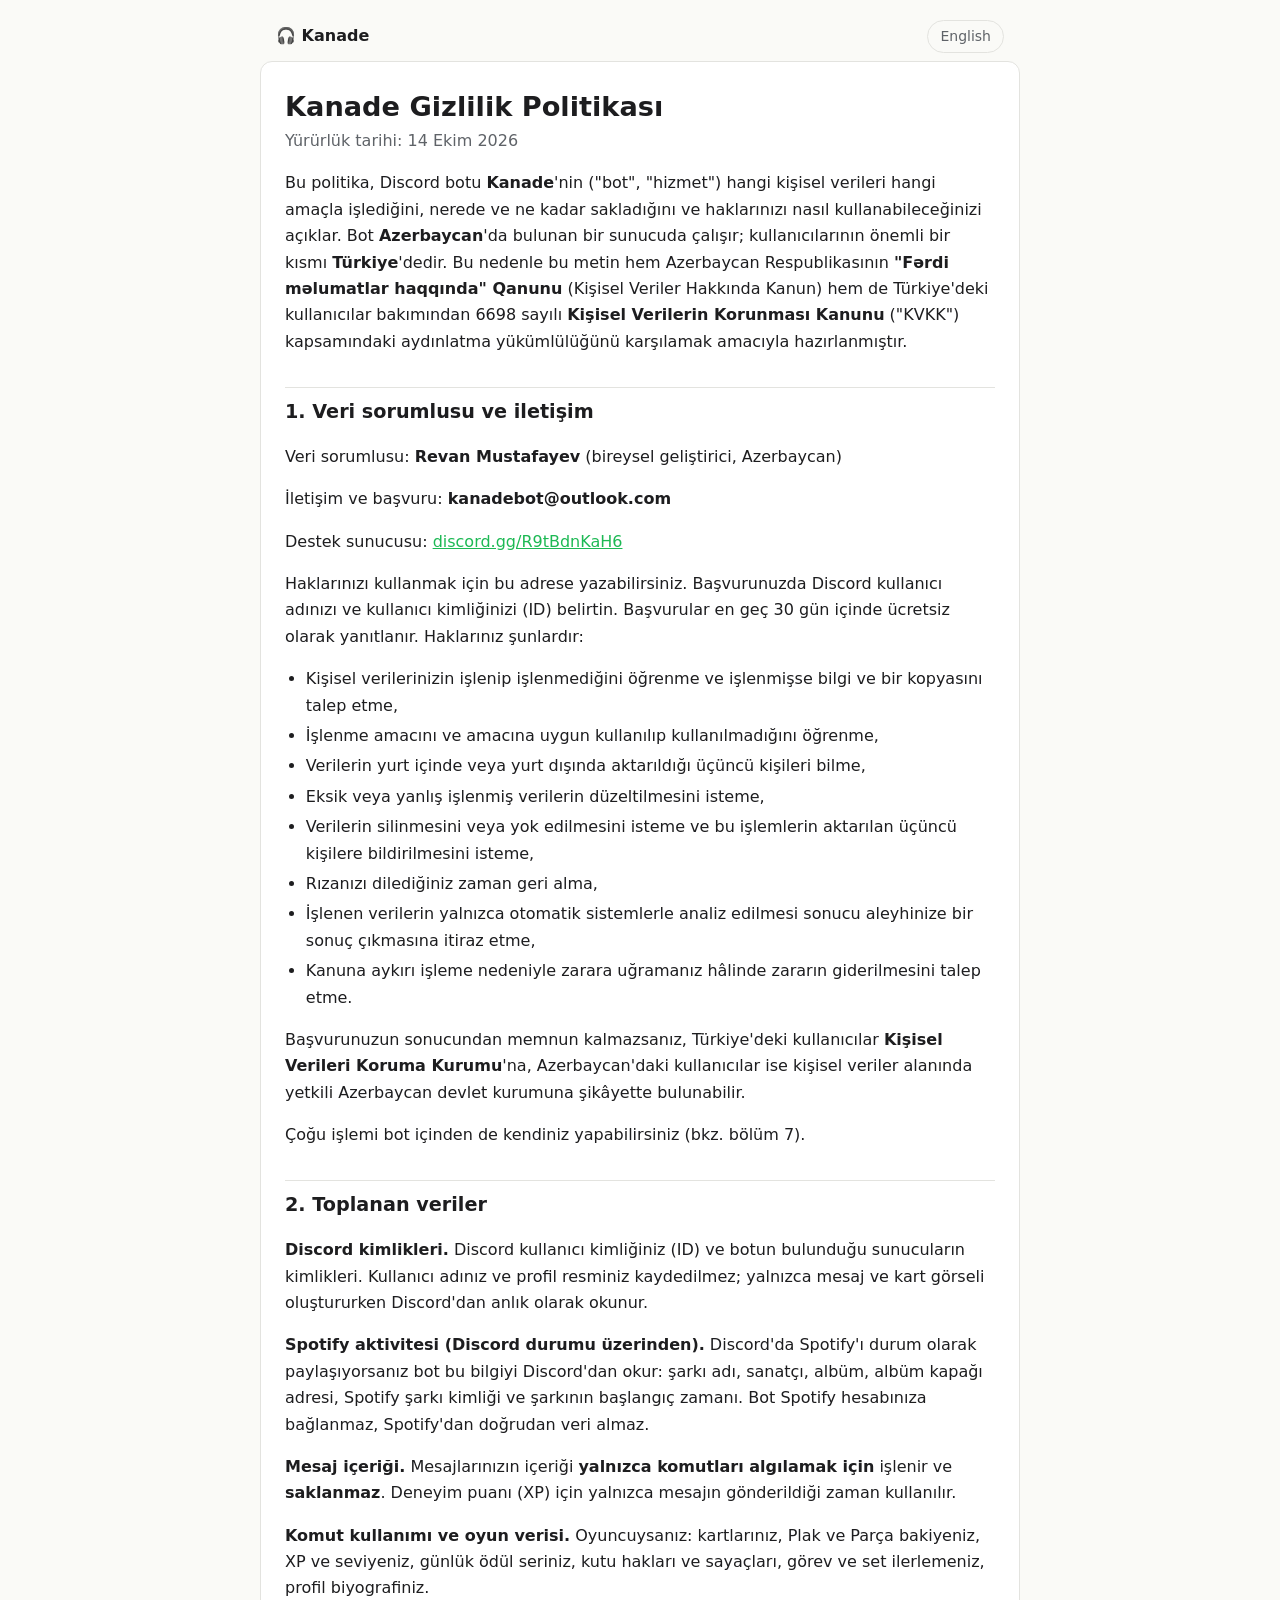
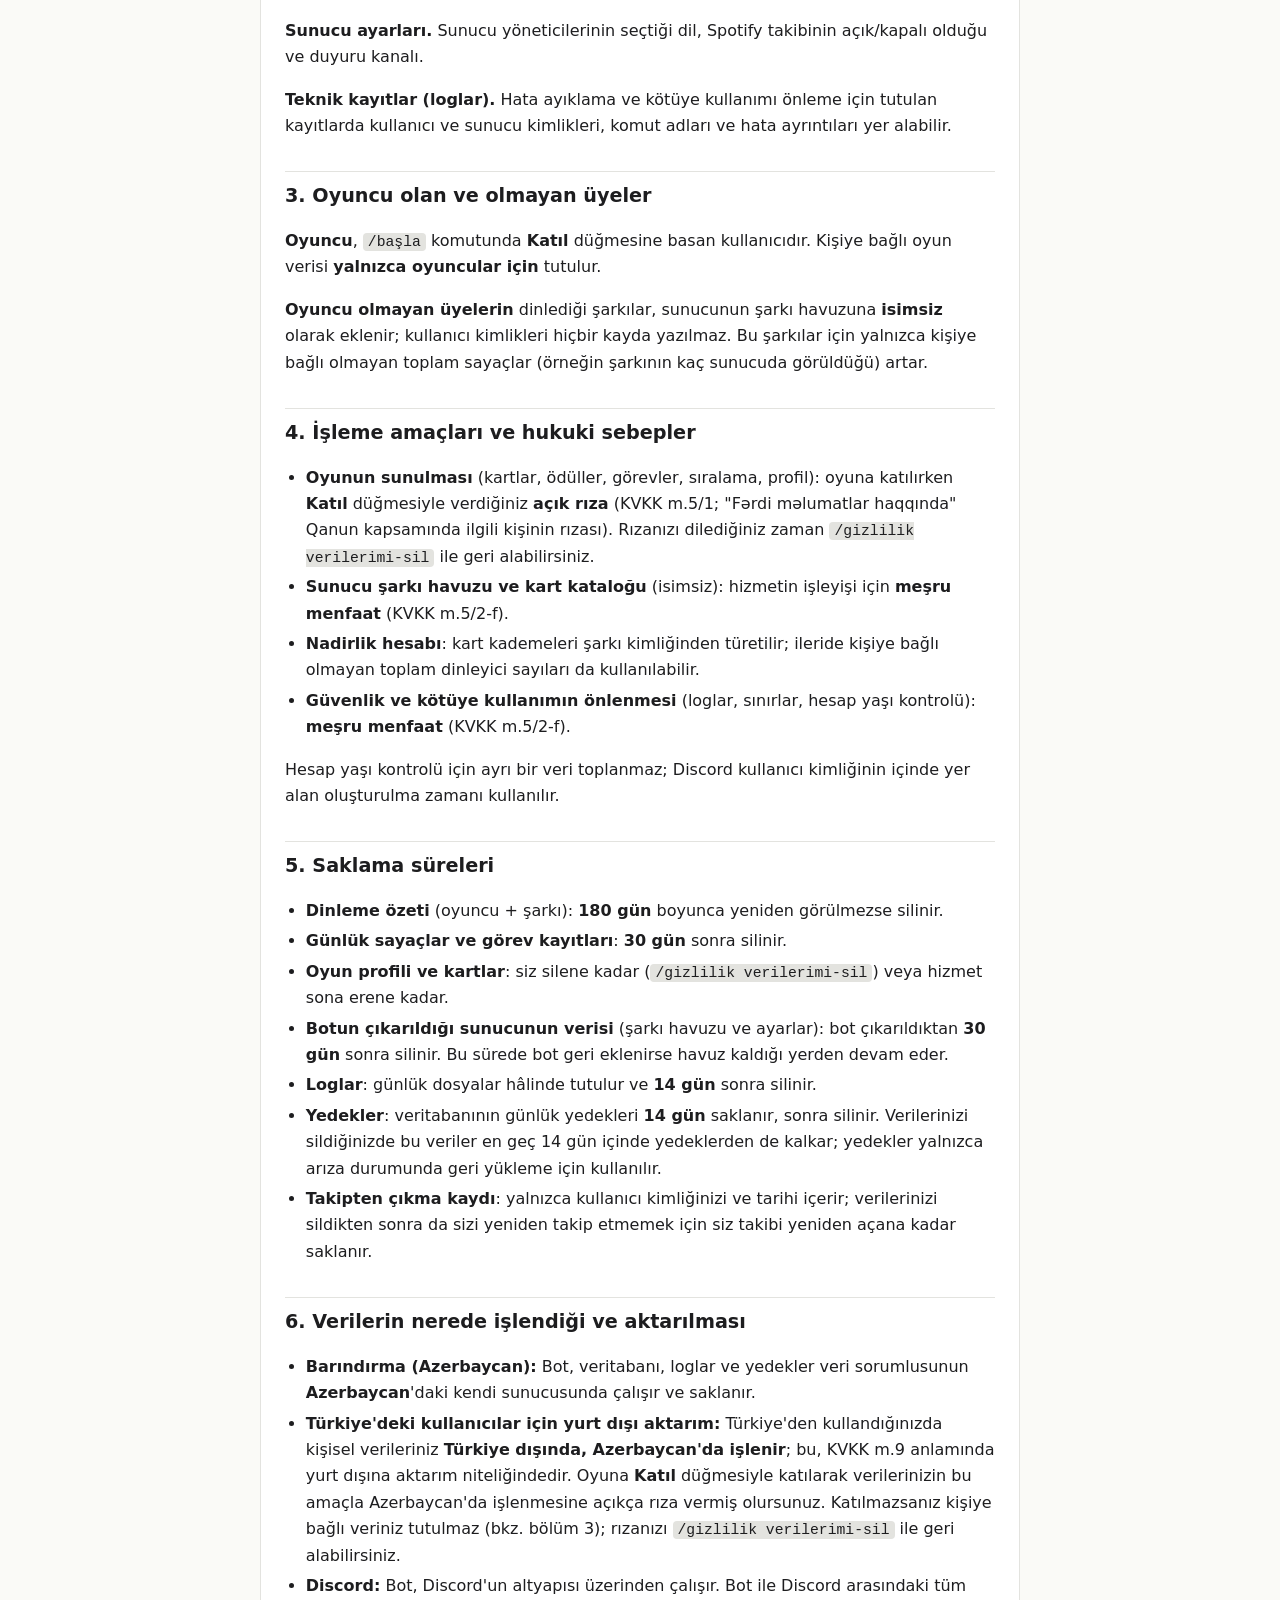
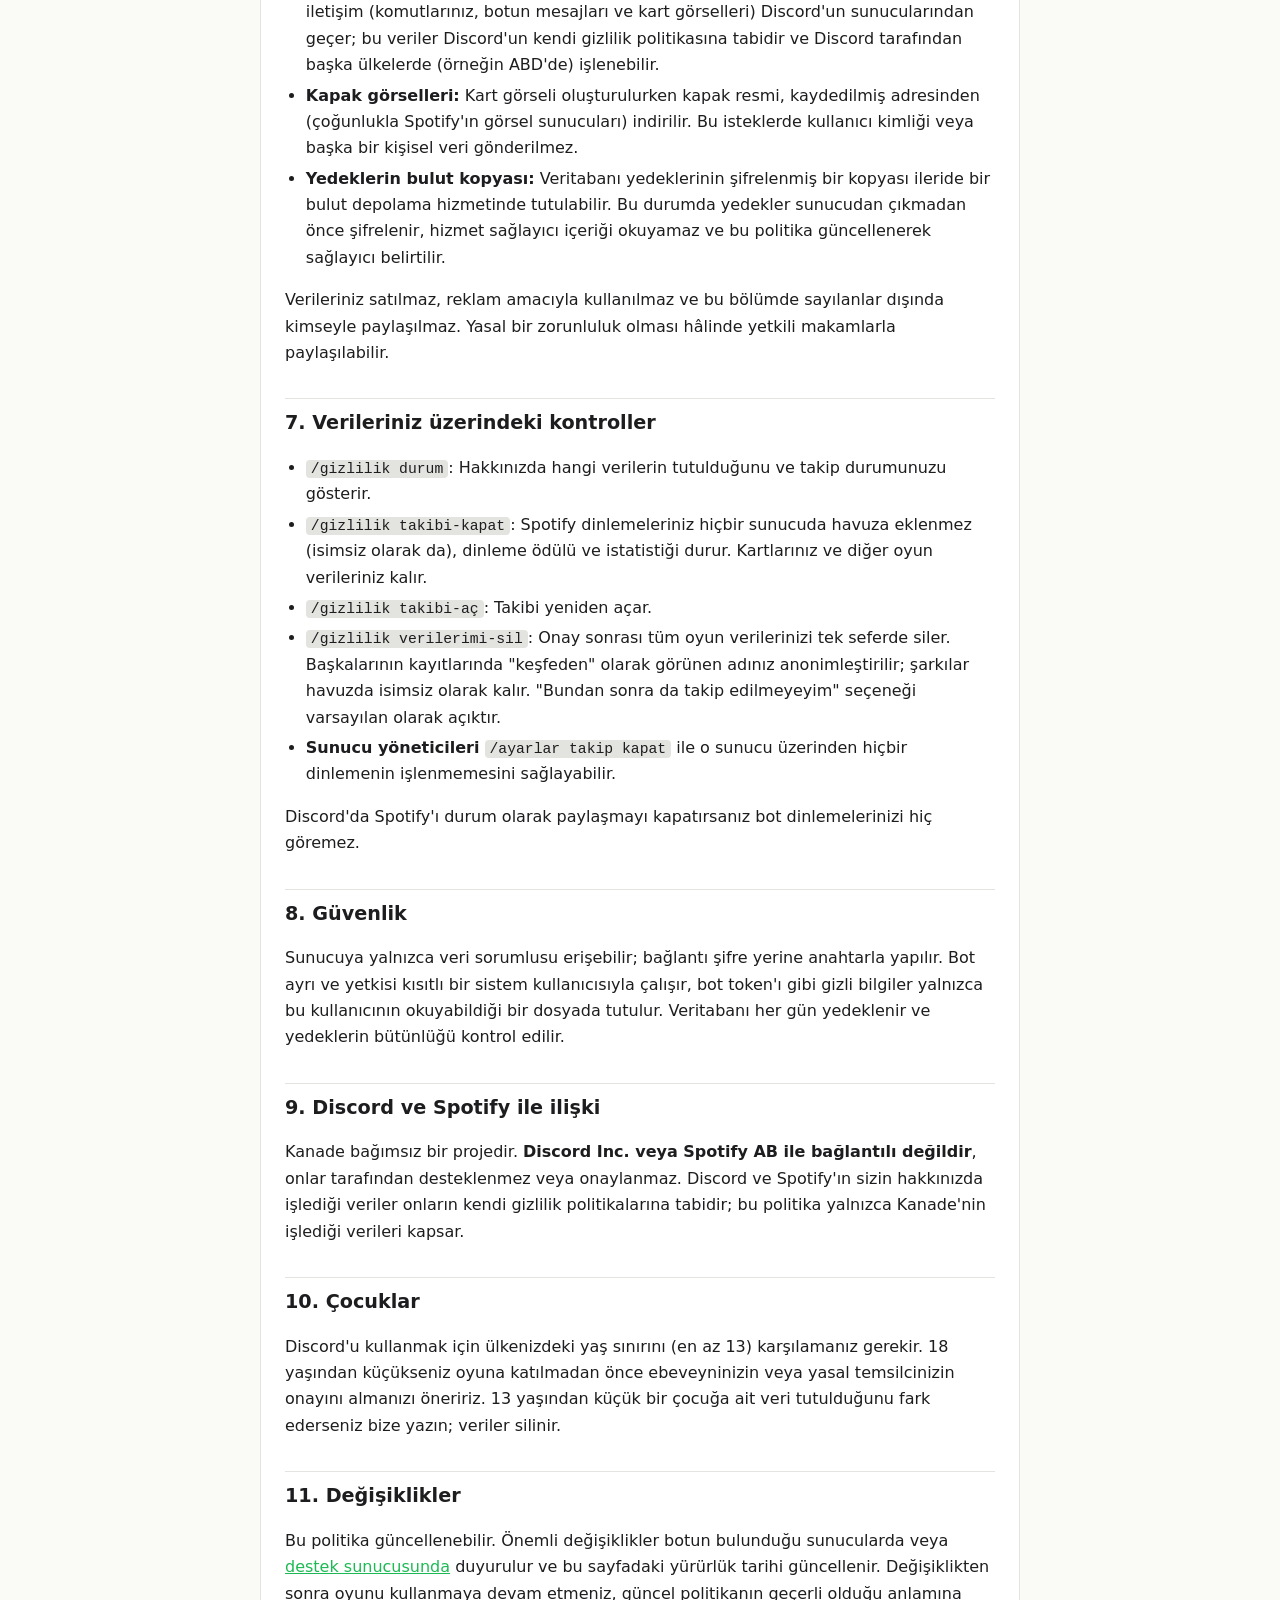
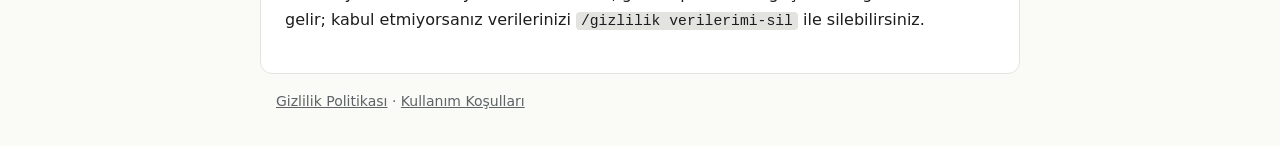
==== gizlilik.html @ c65f0111 "Siteyi güncelle (kanade-bot 98b7190)" ====
<!doctype html>
<html lang="tr">
<head>
<meta charset="utf-8">
<meta name="viewport" content="width=device-width, initial-scale=1">
<title>Kanade Gizlilik Politikası</title>
<link rel="stylesheet" href="style.css">
</head>
<body>
<header><a href="index.html">🎧 Kanade</a><a class="switch" href="en/privacy.html" hreflang="en">English</a></header>
<main>
<h1>Kanade Gizlilik Politikası</h1>
<p class="meta">Yürürlük tarihi: 14 Ekim 2026</p>
<p>Bu politika, Discord botu <strong>Kanade</strong>'nin ("bot", "hizmet") hangi kişisel verileri hangi amaçla işlediğini, nerede ve ne kadar sakladığını ve haklarınızı nasıl kullanabileceğinizi açıklar. Bot <strong>Azerbaycan</strong>'da bulunan bir sunucuda çalışır; kullanıcılarının önemli bir kısmı <strong>Türkiye</strong>'dedir. Bu nedenle bu metin hem Azerbaycan Respublikasının <strong>"Fərdi məlumatlar haqqında" Qanunu</strong> (Kişisel Veriler Hakkında Kanun) hem de Türkiye'deki kullanıcılar bakımından 6698 sayılı <strong>Kişisel Verilerin Korunması Kanunu</strong> ("KVKK") kapsamındaki aydınlatma yükümlülüğünü karşılamak amacıyla hazırlanmıştır.</p>
<h2>1. Veri sorumlusu ve iletişim</h2>
<p>Veri sorumlusu: <strong>Revan Mustafayev</strong> (bireysel geliştirici, Azerbaycan)</p>
<p>İletişim ve başvuru: <strong>kanadebot@outlook.com</strong></p>
<p>Destek sunucusu: <a href="https://discord.gg/R9tBdnKaH6">discord.gg/R9tBdnKaH6</a></p>
<p>Haklarınızı kullanmak için bu adrese yazabilirsiniz. Başvurunuzda Discord kullanıcı adınızı ve kullanıcı kimliğinizi (ID) belirtin. Başvurular en geç 30 gün içinde ücretsiz olarak yanıtlanır. Haklarınız şunlardır:</p>
<ul>
  <li>Kişisel verilerinizin işlenip işlenmediğini öğrenme ve işlenmişse bilgi ve bir kopyasını talep etme,</li>
  <li>İşlenme amacını ve amacına uygun kullanılıp kullanılmadığını öğrenme,</li>
  <li>Verilerin yurt içinde veya yurt dışında aktarıldığı üçüncü kişileri bilme,</li>
  <li>Eksik veya yanlış işlenmiş verilerin düzeltilmesini isteme,</li>
  <li>Verilerin silinmesini veya yok edilmesini isteme ve bu işlemlerin aktarılan üçüncü kişilere bildirilmesini isteme,</li>
  <li>Rızanızı dilediğiniz zaman geri alma,</li>
  <li>İşlenen verilerin yalnızca otomatik sistemlerle analiz edilmesi sonucu aleyhinize bir sonuç çıkmasına itiraz etme,</li>
  <li>Kanuna aykırı işleme nedeniyle zarara uğramanız hâlinde zararın giderilmesini talep etme.</li>
</ul>
<p>Başvurunuzun sonucundan memnun kalmazsanız, Türkiye'deki kullanıcılar <strong>Kişisel Verileri Koruma Kurumu</strong>'na, Azerbaycan'daki kullanıcılar ise kişisel veriler alanında yetkili Azerbaycan devlet kurumuna şikâyette bulunabilir.</p>
<p>Çoğu işlemi bot içinden de kendiniz yapabilirsiniz (bkz. bölüm 7).</p>
<h2>2. Toplanan veriler</h2>
<p><strong>Discord kimlikleri.</strong> Discord kullanıcı kimliğiniz (ID) ve botun bulunduğu sunucuların kimlikleri. Kullanıcı adınız ve profil resminiz kaydedilmez; yalnızca mesaj ve kart görseli oluştururken Discord'dan anlık olarak okunur.</p>
<p><strong>Spotify aktivitesi (Discord durumu üzerinden).</strong> Discord'da Spotify'ı durum olarak paylaşıyorsanız bot bu bilgiyi Discord'dan okur: şarkı adı, sanatçı, albüm, albüm kapağı adresi, Spotify şarkı kimliği ve şarkının başlangıç zamanı. Bot Spotify hesabınıza bağlanmaz, Spotify'dan doğrudan veri almaz.</p>
<p><strong>Mesaj içeriği.</strong> Mesajlarınızın içeriği <strong>yalnızca komutları algılamak için</strong> işlenir ve <strong>saklanmaz</strong>. Deneyim puanı (XP) için yalnızca mesajın gönderildiği zaman kullanılır.</p>
<p><strong>Komut kullanımı ve oyun verisi.</strong> Oyuncuysanız: kartlarınız, Plak ve Parça bakiyeniz, XP ve seviyeniz, günlük ödül seriniz, kutu hakları ve sayaçları, görev ve set ilerlemeniz, profil biyografiniz.</p>
<p><strong>Sunucu ayarları.</strong> Sunucu yöneticilerinin seçtiği dil, Spotify takibinin açık/kapalı olduğu ve duyuru kanalı.</p>
<p><strong>Teknik kayıtlar (loglar).</strong> Hata ayıklama ve kötüye kullanımı önleme için tutulan kayıtlarda kullanıcı ve sunucu kimlikleri, komut adları ve hata ayrıntıları yer alabilir.</p>
<h2>3. Oyuncu olan ve olmayan üyeler</h2>
<p><strong>Oyuncu</strong>, <code>/başla</code> komutunda <strong>Katıl</strong> düğmesine basan kullanıcıdır. Kişiye bağlı oyun verisi <strong>yalnızca oyuncular için</strong> tutulur.</p>
<p><strong>Oyuncu olmayan üyelerin</strong> dinlediği şarkılar, sunucunun şarkı havuzuna <strong>isimsiz</strong> olarak eklenir; kullanıcı kimlikleri hiçbir kayda yazılmaz. Bu şarkılar için yalnızca kişiye bağlı olmayan toplam sayaçlar (örneğin şarkının kaç sunucuda görüldüğü) artar.</p>
<h2>4. İşleme amaçları ve hukuki sebepler</h2>
<ul>
  <li><strong>Oyunun sunulması</strong> (kartlar, ödüller, görevler, sıralama, profil): oyuna katılırken <strong>Katıl</strong> düğmesiyle verdiğiniz <strong>açık rıza</strong> (KVKK m.5/1; "Fərdi məlumatlar haqqında" Qanun kapsamında ilgili kişinin rızası). Rızanızı dilediğiniz zaman <code>/gizlilik verilerimi-sil</code> ile geri alabilirsiniz.</li>
  <li><strong>Sunucu şarkı havuzu ve kart kataloğu</strong> (isimsiz): hizmetin işleyişi için <strong>meşru menfaat</strong> (KVKK m.5/2-f).</li>
  <li><strong>Nadirlik hesabı</strong>: kart kademeleri şarkı kimliğinden türetilir; ileride kişiye bağlı olmayan toplam dinleyici sayıları da kullanılabilir.</li>
  <li><strong>Güvenlik ve kötüye kullanımın önlenmesi</strong> (loglar, sınırlar, hesap yaşı kontrolü): <strong>meşru menfaat</strong> (KVKK m.5/2-f).</li>
</ul>
<p>Hesap yaşı kontrolü için ayrı bir veri toplanmaz; Discord kullanıcı kimliğinin içinde yer alan oluşturulma zamanı kullanılır.</p>
<h2>5. Saklama süreleri</h2>
<ul>
  <li><strong>Dinleme özeti</strong> (oyuncu + şarkı): <strong>180 gün</strong> boyunca yeniden görülmezse silinir.</li>
  <li><strong>Günlük sayaçlar ve görev kayıtları</strong>: <strong>30 gün</strong> sonra silinir.</li>
  <li><strong>Oyun profili ve kartlar</strong>: siz silene kadar (<code>/gizlilik verilerimi-sil</code>) veya hizmet sona erene kadar.</li>
  <li><strong>Botun çıkarıldığı sunucunun verisi</strong> (şarkı havuzu ve ayarlar): bot çıkarıldıktan <strong>30 gün</strong> sonra silinir. Bu sürede bot geri eklenirse havuz kaldığı yerden devam eder.</li>
  <li><strong>Loglar</strong>: günlük dosyalar hâlinde tutulur ve <strong>14 gün</strong> sonra silinir.</li>
  <li><strong>Yedekler</strong>: veritabanının günlük yedekleri <strong>14 gün</strong> saklanır, sonra silinir. Verilerinizi sildiğinizde bu veriler en geç 14 gün içinde yedeklerden de kalkar; yedekler yalnızca arıza durumunda geri yükleme için kullanılır.</li>
  <li><strong>Takipten çıkma kaydı</strong>: yalnızca kullanıcı kimliğinizi ve tarihi içerir; verilerinizi sildikten sonra da sizi yeniden takip etmemek için siz takibi yeniden açana kadar saklanır.</li>
</ul>
<h2>6. Verilerin nerede işlendiği ve aktarılması</h2>
<ul>
  <li><strong>Barındırma (Azerbaycan):</strong> Bot, veritabanı, loglar ve yedekler veri sorumlusunun <strong>Azerbaycan</strong>'daki kendi sunucusunda çalışır ve saklanır.</li>
  <li><strong>Türkiye'deki kullanıcılar için yurt dışı aktarım:</strong> Türkiye'den kullandığınızda kişisel verileriniz <strong>Türkiye dışında, Azerbaycan'da işlenir</strong>; bu, KVKK m.9 anlamında yurt dışına aktarım niteliğindedir. Oyuna <strong>Katıl</strong> düğmesiyle katılarak verilerinizin bu amaçla Azerbaycan'da işlenmesine açıkça rıza vermiş olursunuz. Katılmazsanız kişiye bağlı veriniz tutulmaz (bkz. bölüm 3); rızanızı <code>/gizlilik verilerimi-sil</code> ile geri alabilirsiniz.</li>
  <li><strong>Discord:</strong> Bot, Discord'un altyapısı üzerinden çalışır. Bot ile Discord arasındaki tüm iletişim (komutlarınız, botun mesajları ve kart görselleri) Discord'un sunucularından geçer; bu veriler Discord'un kendi gizlilik politikasına tabidir ve Discord tarafından başka ülkelerde (örneğin ABD'de) işlenebilir.</li>
  <li><strong>Kapak görselleri:</strong> Kart görseli oluşturulurken kapak resmi, kaydedilmiş adresinden (çoğunlukla Spotify'ın görsel sunucuları) indirilir. Bu isteklerde kullanıcı kimliği veya başka bir kişisel veri gönderilmez.</li>
  <li><strong>Yedeklerin bulut kopyası:</strong> Veritabanı yedeklerinin şifrelenmiş bir kopyası ileride bir bulut depolama hizmetinde tutulabilir. Bu durumda yedekler sunucudan çıkmadan önce şifrelenir, hizmet sağlayıcı içeriği okuyamaz ve bu politika güncellenerek sağlayıcı belirtilir.</li>
</ul>
<p>Verileriniz satılmaz, reklam amacıyla kullanılmaz ve bu bölümde sayılanlar dışında kimseyle paylaşılmaz. Yasal bir zorunluluk olması hâlinde yetkili makamlarla paylaşılabilir.</p>
<h2>7. Verileriniz üzerindeki kontroller</h2>
<ul>
  <li><code>/gizlilik durum</code>: Hakkınızda hangi verilerin tutulduğunu ve takip durumunuzu gösterir.</li>
  <li><code>/gizlilik takibi-kapat</code>: Spotify dinlemeleriniz hiçbir sunucuda havuza eklenmez (isimsiz olarak da), dinleme ödülü ve istatistiği durur. Kartlarınız ve diğer oyun verileriniz kalır.</li>
  <li><code>/gizlilik takibi-aç</code>: Takibi yeniden açar.</li>
  <li><code>/gizlilik verilerimi-sil</code>: Onay sonrası tüm oyun verilerinizi tek seferde siler. Başkalarının kayıtlarında "keşfeden" olarak görünen adınız anonimleştirilir; şarkılar havuzda isimsiz olarak kalır. "Bundan sonra da takip edilmeyeyim" seçeneği varsayılan olarak açıktır.</li>
  <li><strong>Sunucu yöneticileri</strong> <code>/ayarlar takip kapat</code> ile o sunucu üzerinden hiçbir dinlemenin işlenmemesini sağlayabilir.</li>
</ul>
<p>Discord'da Spotify'ı durum olarak paylaşmayı kapatırsanız bot dinlemelerinizi hiç göremez.</p>
<h2>8. Güvenlik</h2>
<p>Sunucuya yalnızca veri sorumlusu erişebilir; bağlantı şifre yerine anahtarla yapılır. Bot ayrı ve yetkisi kısıtlı bir sistem kullanıcısıyla çalışır, bot token'ı gibi gizli bilgiler yalnızca bu kullanıcının okuyabildiği bir dosyada tutulur. Veritabanı her gün yedeklenir ve yedeklerin bütünlüğü kontrol edilir.</p>
<h2>9. Discord ve Spotify ile ilişki</h2>
<p>Kanade bağımsız bir projedir. <strong>Discord Inc. veya Spotify AB ile bağlantılı değildir</strong>, onlar tarafından desteklenmez veya onaylanmaz. Discord ve Spotify'ın sizin hakkınızda işlediği veriler onların kendi gizlilik politikalarına tabidir; bu politika yalnızca Kanade'nin işlediği verileri kapsar.</p>
<h2>10. Çocuklar</h2>
<p>Discord'u kullanmak için ülkenizdeki yaş sınırını (en az 13) karşılamanız gerekir. 18 yaşından küçükseniz oyuna katılmadan önce ebeveyninizin veya yasal temsilcinizin onayını almanızı öneririz. 13 yaşından küçük bir çocuğa ait veri tutulduğunu fark ederseniz bize yazın; veriler silinir.</p>
<h2>11. Değişiklikler</h2>
<p>Bu politika güncellenebilir. Önemli değişiklikler botun bulunduğu sunucularda veya <a href="https://discord.gg/R9tBdnKaH6">destek sunucusunda</a> duyurulur ve bu sayfadaki yürürlük tarihi güncellenir. Değişiklikten sonra oyunu kullanmaya devam etmeniz, güncel politikanın geçerli olduğu anlamına gelir; kabul etmiyorsanız verilerinizi <code>/gizlilik verilerimi-sil</code> ile silebilirsiniz.</p>
</main>
<footer><a href="gizlilik.html">Gizlilik Politikası</a> · <a href="kosullar.html">Kullanım Koşulları</a></footer>
</body>
</html>
---- style.css ----
:root {
  --bg: #fafaf7; --fg: #1d1d1f; --muted: #5f6368; --accent: #1db954; --card: #ffffff; --border: #e3e3df;
}
@media (prefers-color-scheme: dark) {
  :root { --bg: #121212; --fg: #ececec; --muted: #a0a0a0; --accent: #1ed760; --card: #1c1c1c; --border: #2c2c2c; }
}
* { box-sizing: border-box; }
html { -webkit-text-size-adjust: 100%; }
body {
  margin: 0; background: var(--bg); color: var(--fg);
  font: 16px/1.65 system-ui, -apple-system, "Segoe UI", Roboto, "Noto Sans", sans-serif;
}
header, main, footer { max-width: 760px; margin: 0 auto; padding: 0 16px; }
header { display: flex; justify-content: space-between; align-items: center; padding-top: 20px; padding-bottom: 8px; }
header a { color: var(--fg); text-decoration: none; font-weight: 700; }
header a.switch { font-weight: 500; color: var(--muted); border: 1px solid var(--border); border-radius: 999px;
  padding: 4px 12px; font-size: 14px; }
main { background: var(--card); border: 1px solid var(--border); border-radius: 12px; padding: 8px 24px 24px; }
h1 { font-size: 1.7rem; line-height: 1.25; margin: 20px 0 4px; }
h2 { font-size: 1.2rem; margin: 32px 0 8px; padding-top: 8px; border-top: 1px solid var(--border); }
p, li { overflow-wrap: anywhere; }
ul, ol { padding-left: 1.3rem; }
li + li { margin-top: 4px; }
code { background: var(--border); border-radius: 4px; padding: 1px 5px; font-size: 0.92em; }
a { color: var(--accent); }
.meta { color: var(--muted); margin-top: 0; }
footer { color: var(--muted); font-size: 14px; padding-top: 16px; padding-bottom: 32px; }
footer a { color: var(--muted); }
nav.cards { display: grid; gap: 12px; margin: 16px 0; }
nav.cards a { display: block; padding: 14px 16px; border: 1px solid var(--border); border-radius: 10px;
  text-decoration: none; color: var(--fg); font-weight: 600; }
@media (max-width: 480px) { main { padding: 4px 16px 16px; border-radius: 0; border-left: 0; border-right: 0; }
  header, footer { padding-left: 16px; padding-right: 16px; } h1 { font-size: 1.45rem; } }
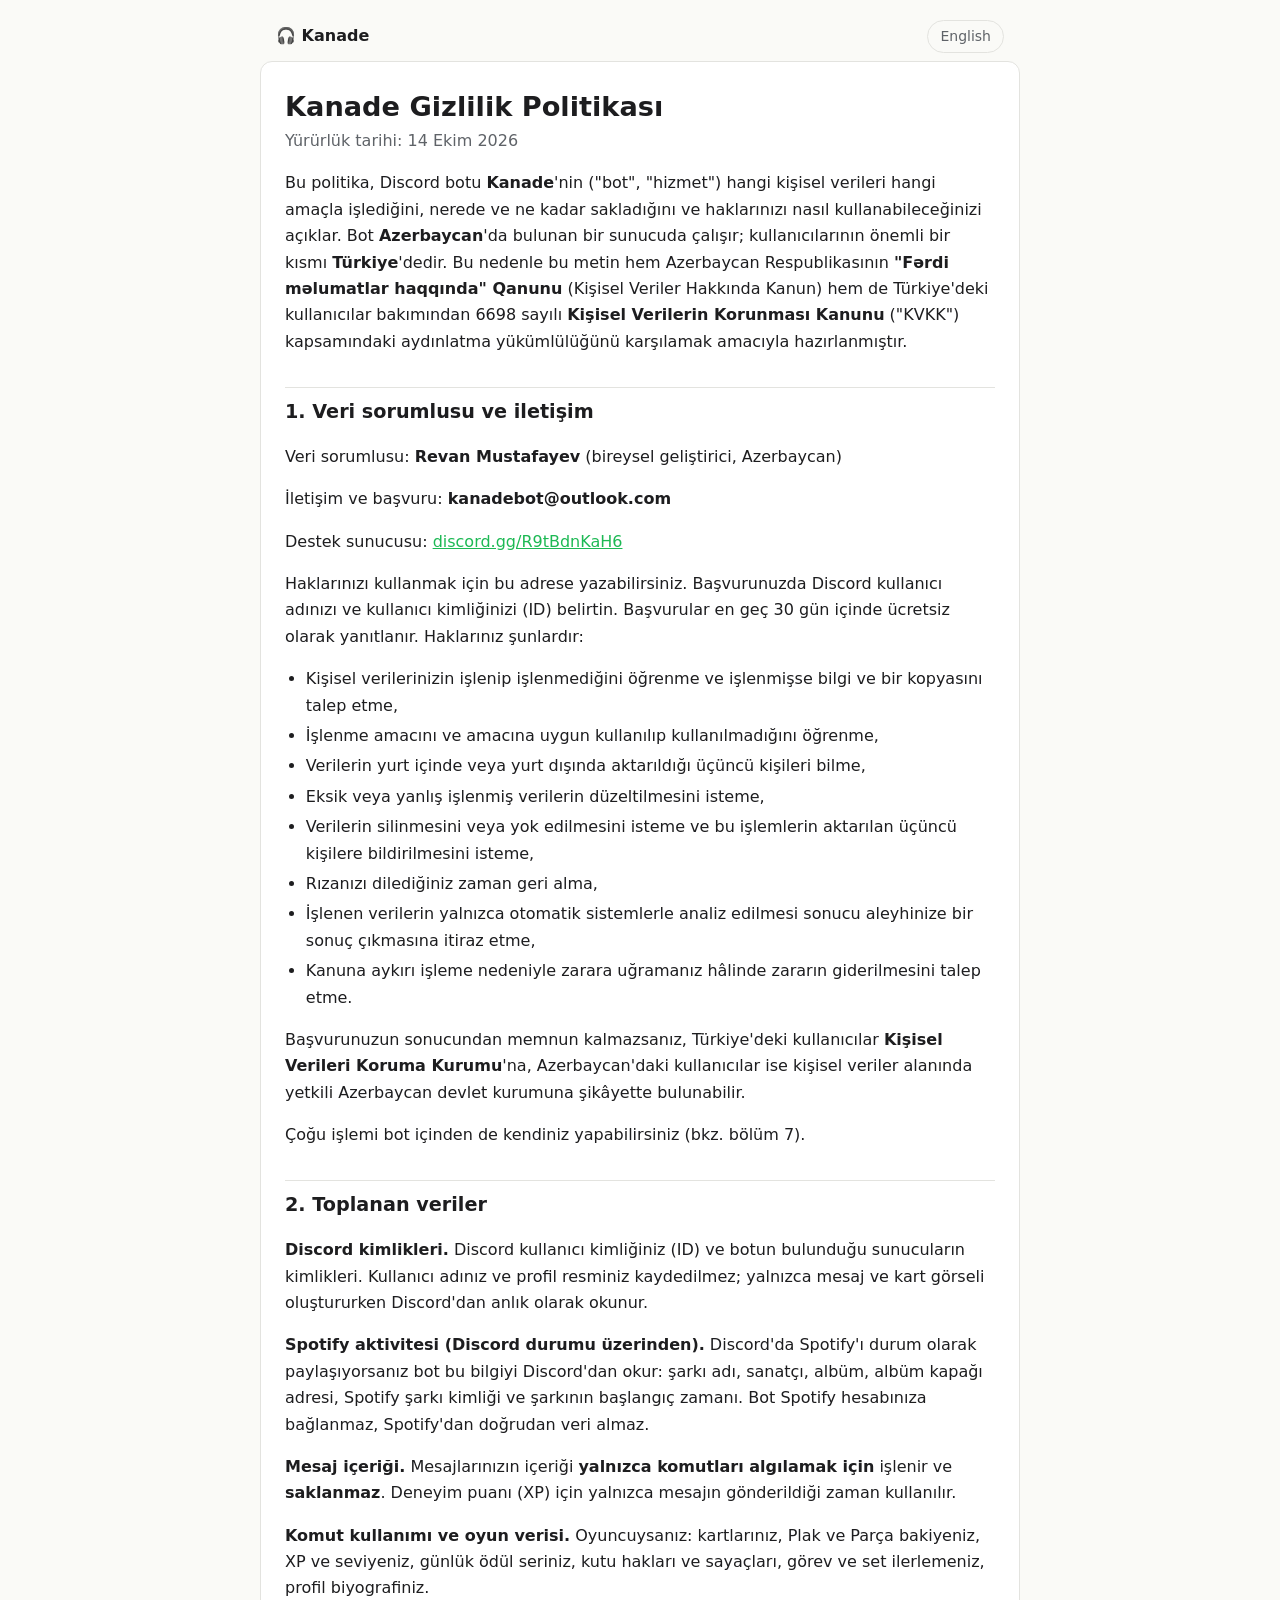
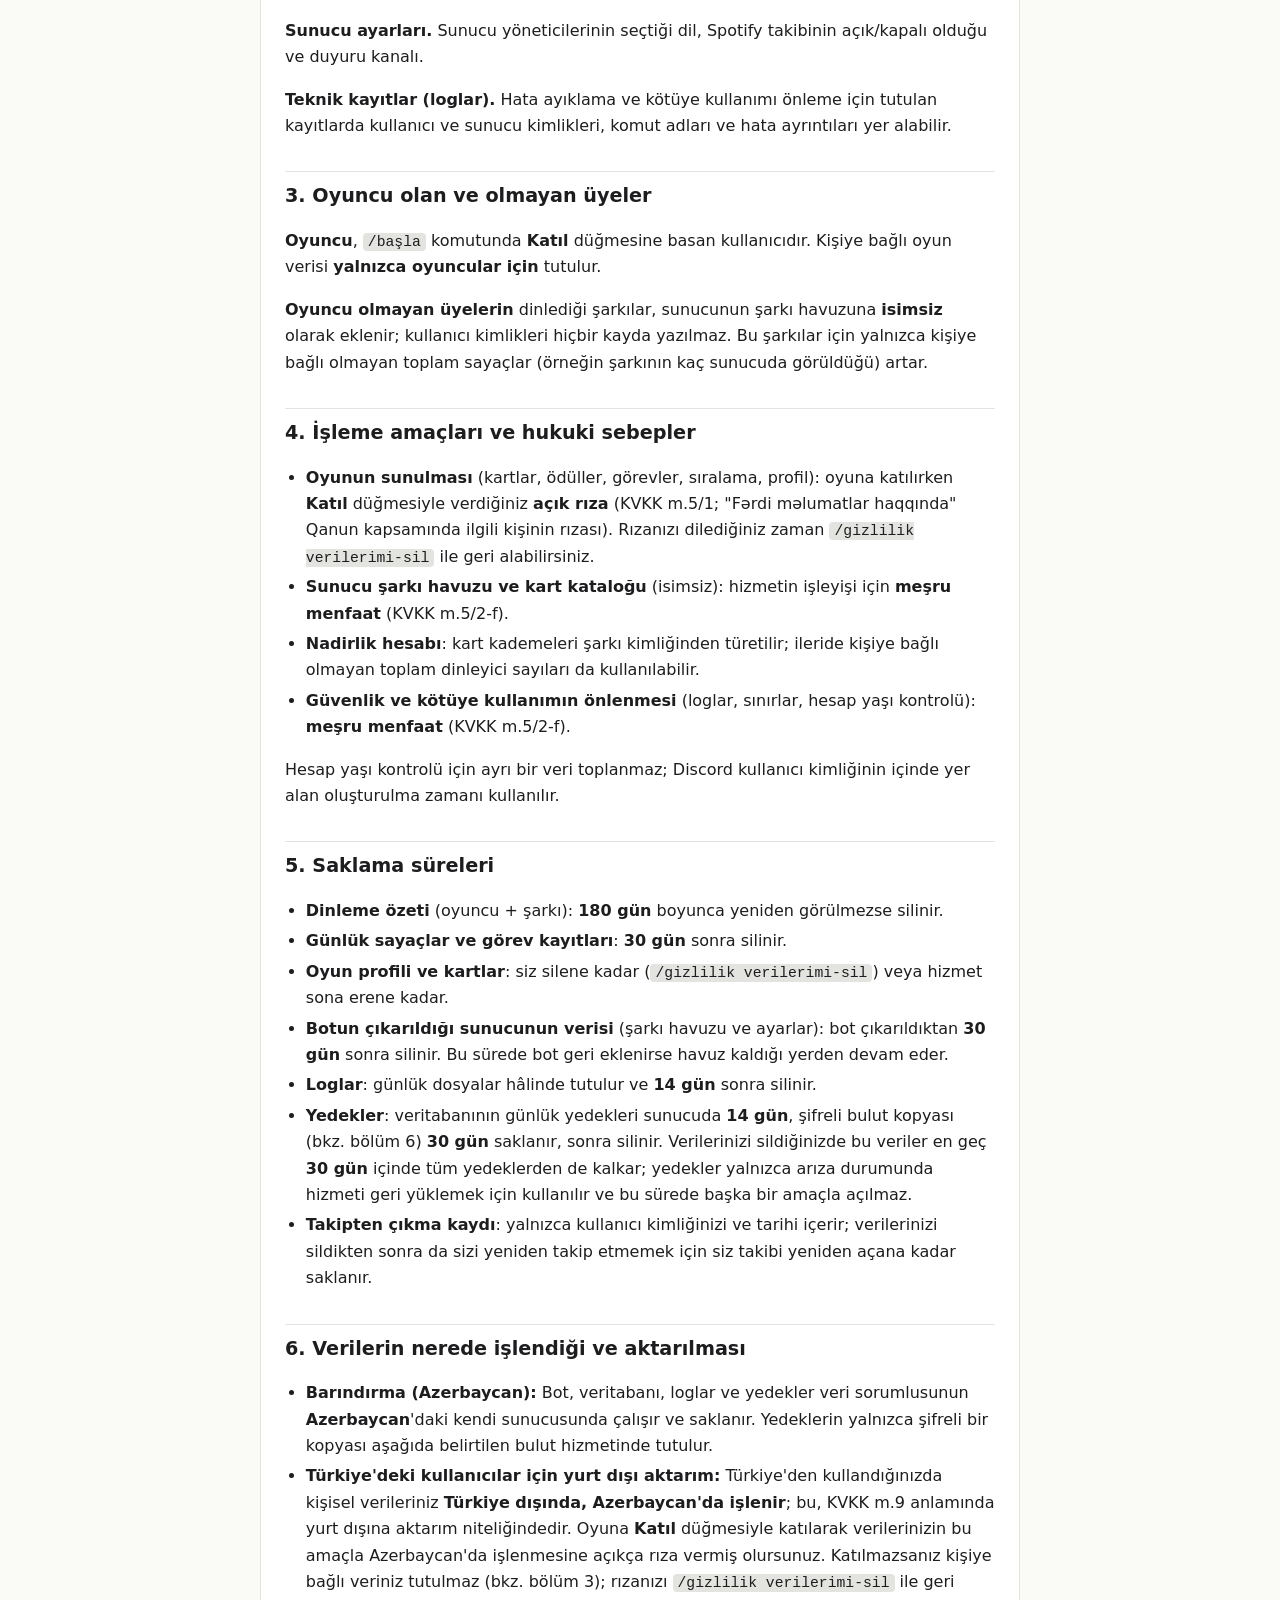
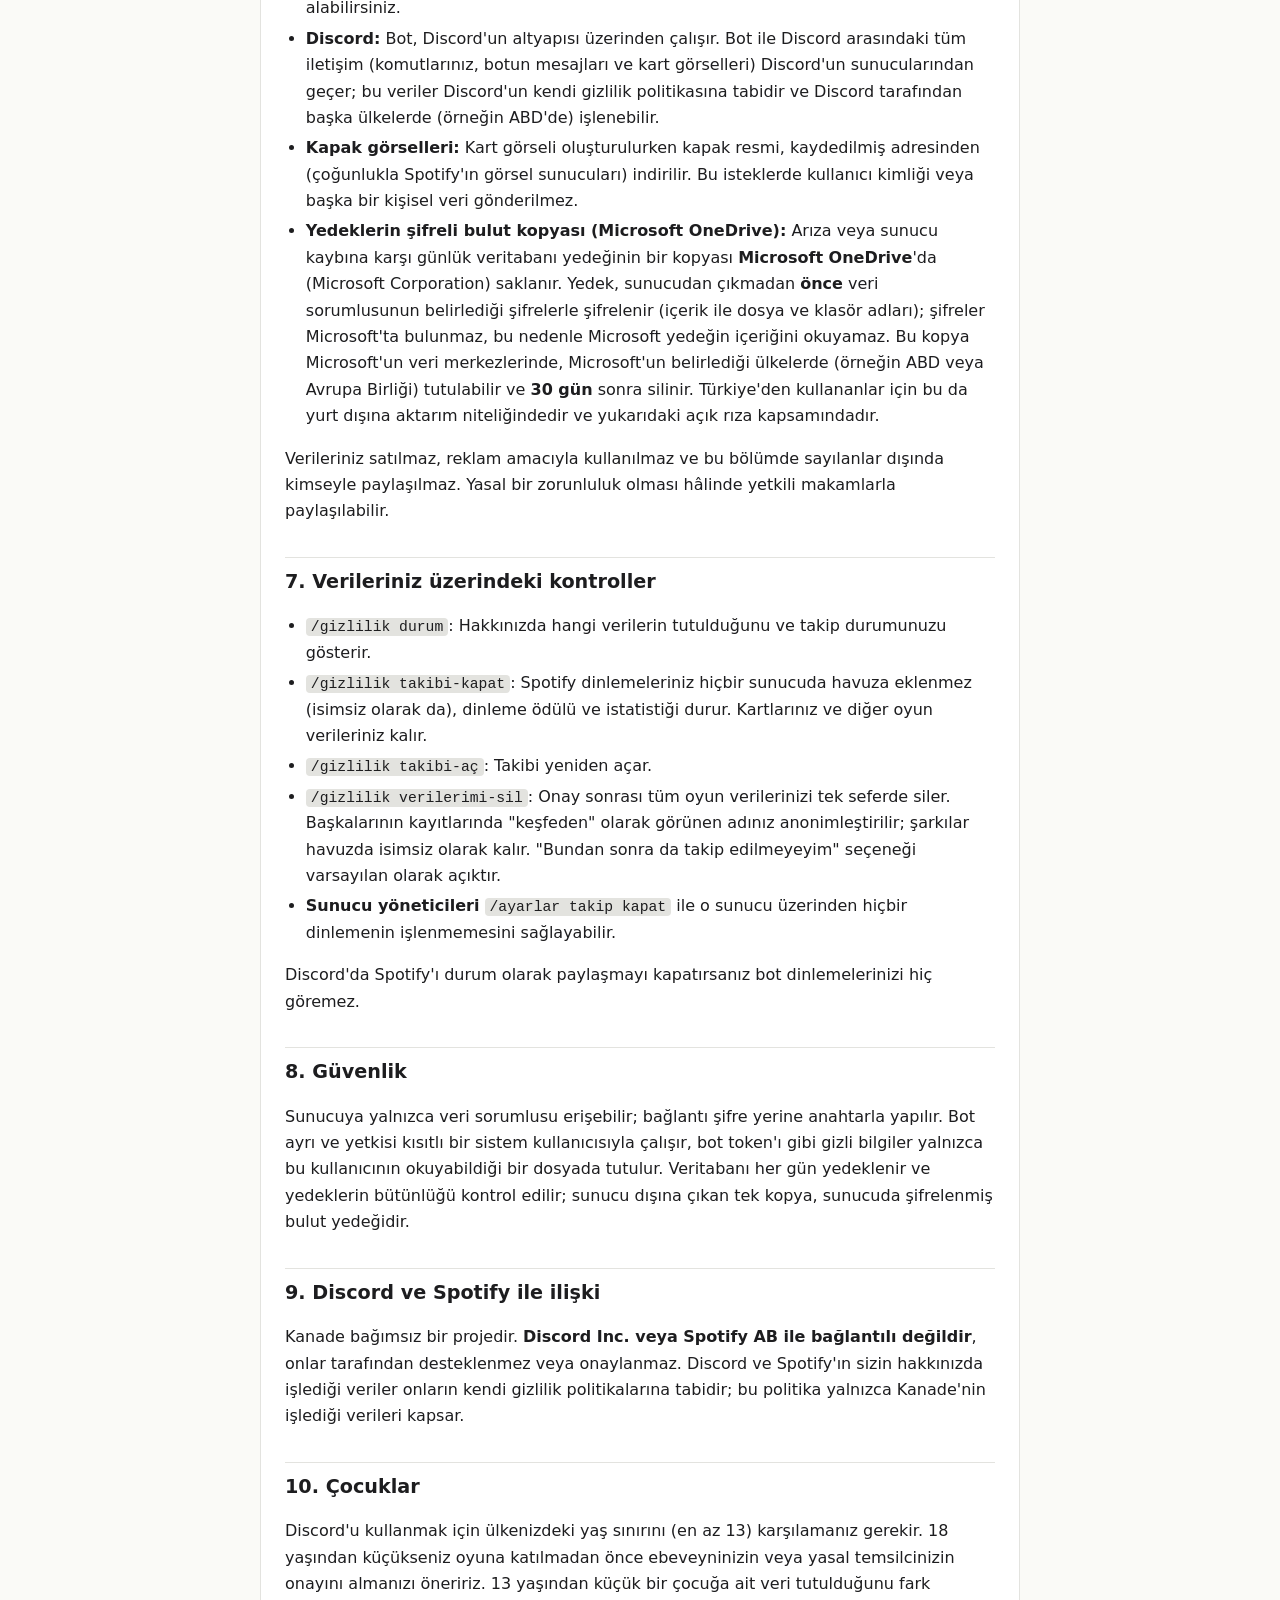
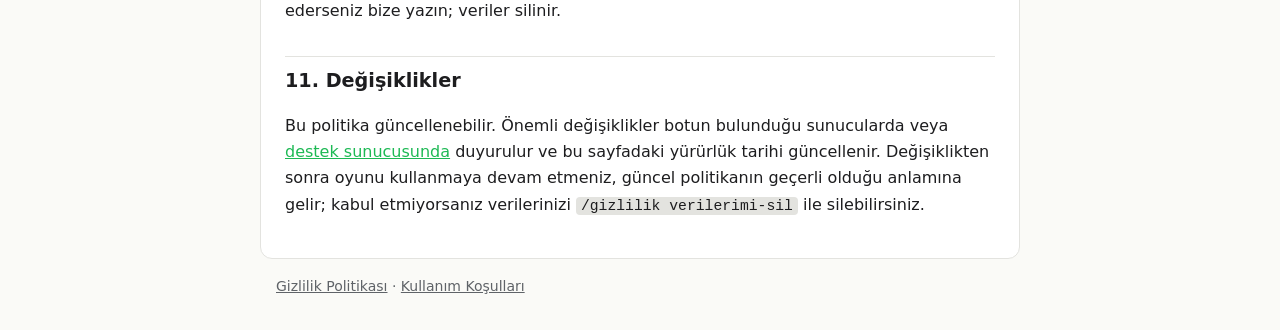
==== commit ae542916: "Siteyi güncelle (kanade-bot d814e2f)" ====
--- a/gizlilik.html
+++ b/gizlilik.html
@@ -54,16 +54,16 @@
   <li><strong>Oyun profili ve kartlar</strong>: siz silene kadar (<code>/gizlilik verilerimi-sil</code>) veya hizmet sona erene kadar.</li>
   <li><strong>Botun çıkarıldığı sunucunun verisi</strong> (şarkı havuzu ve ayarlar): bot çıkarıldıktan <strong>30 gün</strong> sonra silinir. Bu sürede bot geri eklenirse havuz kaldığı yerden devam eder.</li>
   <li><strong>Loglar</strong>: günlük dosyalar hâlinde tutulur ve <strong>14 gün</strong> sonra silinir.</li>
-  <li><strong>Yedekler</strong>: veritabanının günlük yedekleri <strong>14 gün</strong> saklanır, sonra silinir. Verilerinizi sildiğinizde bu veriler en geç 14 gün içinde yedeklerden de kalkar; yedekler yalnızca arıza durumunda geri yükleme için kullanılır.</li>
+  <li><strong>Yedekler</strong>: veritabanının günlük yedekleri sunucuda <strong>14 gün</strong>, şifreli bulut kopyası (bkz. bölüm 6) <strong>30 gün</strong> saklanır, sonra silinir. Verilerinizi sildiğinizde bu veriler en geç <strong>30 gün</strong> içinde tüm yedeklerden de kalkar; yedekler yalnızca arıza durumunda hizmeti geri yüklemek için kullanılır ve bu sürede başka bir amaçla açılmaz.</li>
   <li><strong>Takipten çıkma kaydı</strong>: yalnızca kullanıcı kimliğinizi ve tarihi içerir; verilerinizi sildikten sonra da sizi yeniden takip etmemek için siz takibi yeniden açana kadar saklanır.</li>
 </ul>
 <h2>6. Verilerin nerede işlendiği ve aktarılması</h2>
 <ul>
-  <li><strong>Barındırma (Azerbaycan):</strong> Bot, veritabanı, loglar ve yedekler veri sorumlusunun <strong>Azerbaycan</strong>'daki kendi sunucusunda çalışır ve saklanır.</li>
+  <li><strong>Barındırma (Azerbaycan):</strong> Bot, veritabanı, loglar ve yedekler veri sorumlusunun <strong>Azerbaycan</strong>'daki kendi sunucusunda çalışır ve saklanır. Yedeklerin yalnızca şifreli bir kopyası aşağıda belirtilen bulut hizmetinde tutulur.</li>
   <li><strong>Türkiye'deki kullanıcılar için yurt dışı aktarım:</strong> Türkiye'den kullandığınızda kişisel verileriniz <strong>Türkiye dışında, Azerbaycan'da işlenir</strong>; bu, KVKK m.9 anlamında yurt dışına aktarım niteliğindedir. Oyuna <strong>Katıl</strong> düğmesiyle katılarak verilerinizin bu amaçla Azerbaycan'da işlenmesine açıkça rıza vermiş olursunuz. Katılmazsanız kişiye bağlı veriniz tutulmaz (bkz. bölüm 3); rızanızı <code>/gizlilik verilerimi-sil</code> ile geri alabilirsiniz.</li>
   <li><strong>Discord:</strong> Bot, Discord'un altyapısı üzerinden çalışır. Bot ile Discord arasındaki tüm iletişim (komutlarınız, botun mesajları ve kart görselleri) Discord'un sunucularından geçer; bu veriler Discord'un kendi gizlilik politikasına tabidir ve Discord tarafından başka ülkelerde (örneğin ABD'de) işlenebilir.</li>
   <li><strong>Kapak görselleri:</strong> Kart görseli oluşturulurken kapak resmi, kaydedilmiş adresinden (çoğunlukla Spotify'ın görsel sunucuları) indirilir. Bu isteklerde kullanıcı kimliği veya başka bir kişisel veri gönderilmez.</li>
-  <li><strong>Yedeklerin bulut kopyası:</strong> Veritabanı yedeklerinin şifrelenmiş bir kopyası ileride bir bulut depolama hizmetinde tutulabilir. Bu durumda yedekler sunucudan çıkmadan önce şifrelenir, hizmet sağlayıcı içeriği okuyamaz ve bu politika güncellenerek sağlayıcı belirtilir.</li>
+  <li><strong>Yedeklerin şifreli bulut kopyası (Microsoft OneDrive):</strong> Arıza veya sunucu kaybına karşı günlük veritabanı yedeğinin bir kopyası <strong>Microsoft OneDrive</strong>'da (Microsoft Corporation) saklanır. Yedek, sunucudan çıkmadan <strong>önce</strong> veri sorumlusunun belirlediği şifrelerle şifrelenir (içerik ile dosya ve klasör adları); şifreler Microsoft'ta bulunmaz, bu nedenle Microsoft yedeğin içeriğini okuyamaz. Bu kopya Microsoft'un veri merkezlerinde, Microsoft'un belirlediği ülkelerde (örneğin ABD veya Avrupa Birliği) tutulabilir ve <strong>30 gün</strong> sonra silinir. Türkiye'den kullananlar için bu da yurt dışına aktarım niteliğindedir ve yukarıdaki açık rıza kapsamındadır.</li>
 </ul>
 <p>Verileriniz satılmaz, reklam amacıyla kullanılmaz ve bu bölümde sayılanlar dışında kimseyle paylaşılmaz. Yasal bir zorunluluk olması hâlinde yetkili makamlarla paylaşılabilir.</p>
 <h2>7. Verileriniz üzerindeki kontroller</h2>
@@ -76,7 +76,7 @@
 </ul>
 <p>Discord'da Spotify'ı durum olarak paylaşmayı kapatırsanız bot dinlemelerinizi hiç göremez.</p>
 <h2>8. Güvenlik</h2>
-<p>Sunucuya yalnızca veri sorumlusu erişebilir; bağlantı şifre yerine anahtarla yapılır. Bot ayrı ve yetkisi kısıtlı bir sistem kullanıcısıyla çalışır, bot token'ı gibi gizli bilgiler yalnızca bu kullanıcının okuyabildiği bir dosyada tutulur. Veritabanı her gün yedeklenir ve yedeklerin bütünlüğü kontrol edilir.</p>
+<p>Sunucuya yalnızca veri sorumlusu erişebilir; bağlantı şifre yerine anahtarla yapılır. Bot ayrı ve yetkisi kısıtlı bir sistem kullanıcısıyla çalışır, bot token'ı gibi gizli bilgiler yalnızca bu kullanıcının okuyabildiği bir dosyada tutulur. Veritabanı her gün yedeklenir ve yedeklerin bütünlüğü kontrol edilir; sunucu dışına çıkan tek kopya, sunucuda şifrelenmiş bulut yedeğidir.</p>
 <h2>9. Discord ve Spotify ile ilişki</h2>
 <p>Kanade bağımsız bir projedir. <strong>Discord Inc. veya Spotify AB ile bağlantılı değildir</strong>, onlar tarafından desteklenmez veya onaylanmaz. Discord ve Spotify'ın sizin hakkınızda işlediği veriler onların kendi gizlilik politikalarına tabidir; bu politika yalnızca Kanade'nin işlediği verileri kapsar.</p>
 <h2>10. Çocuklar</h2>
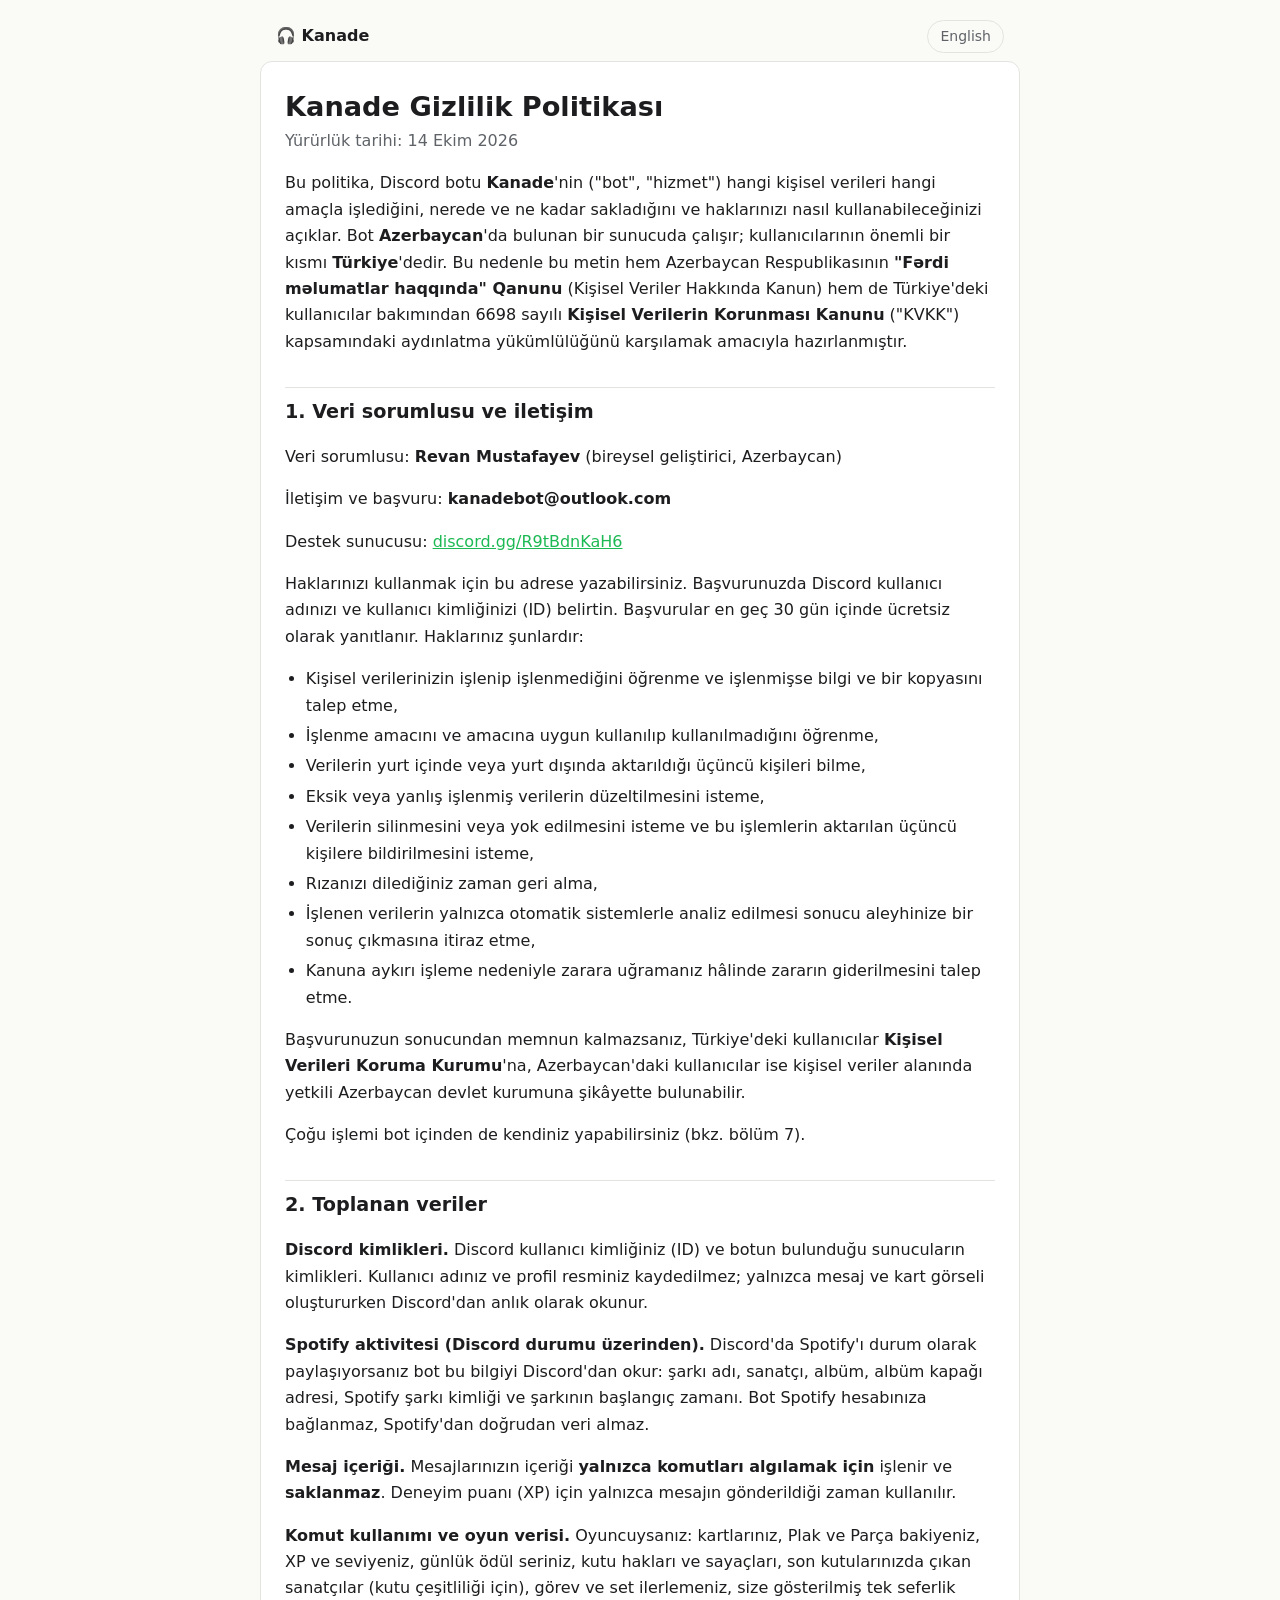
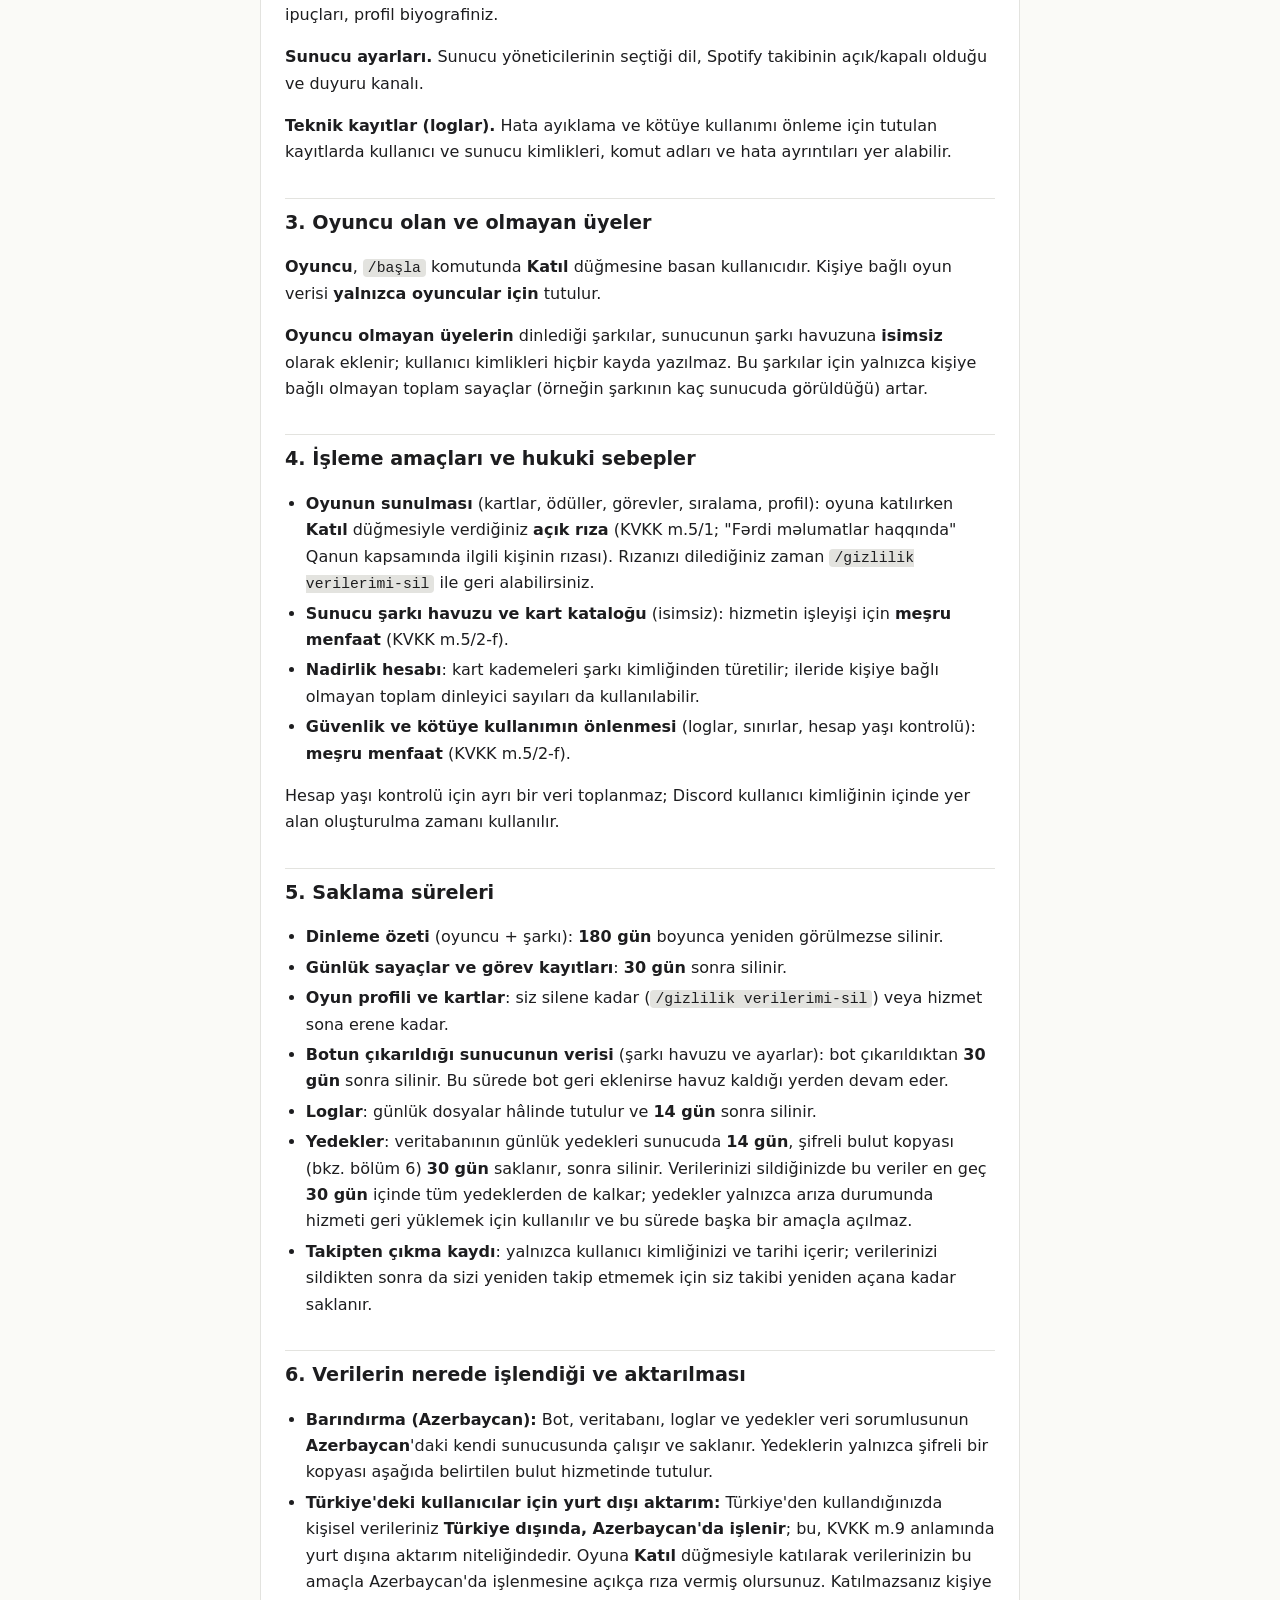
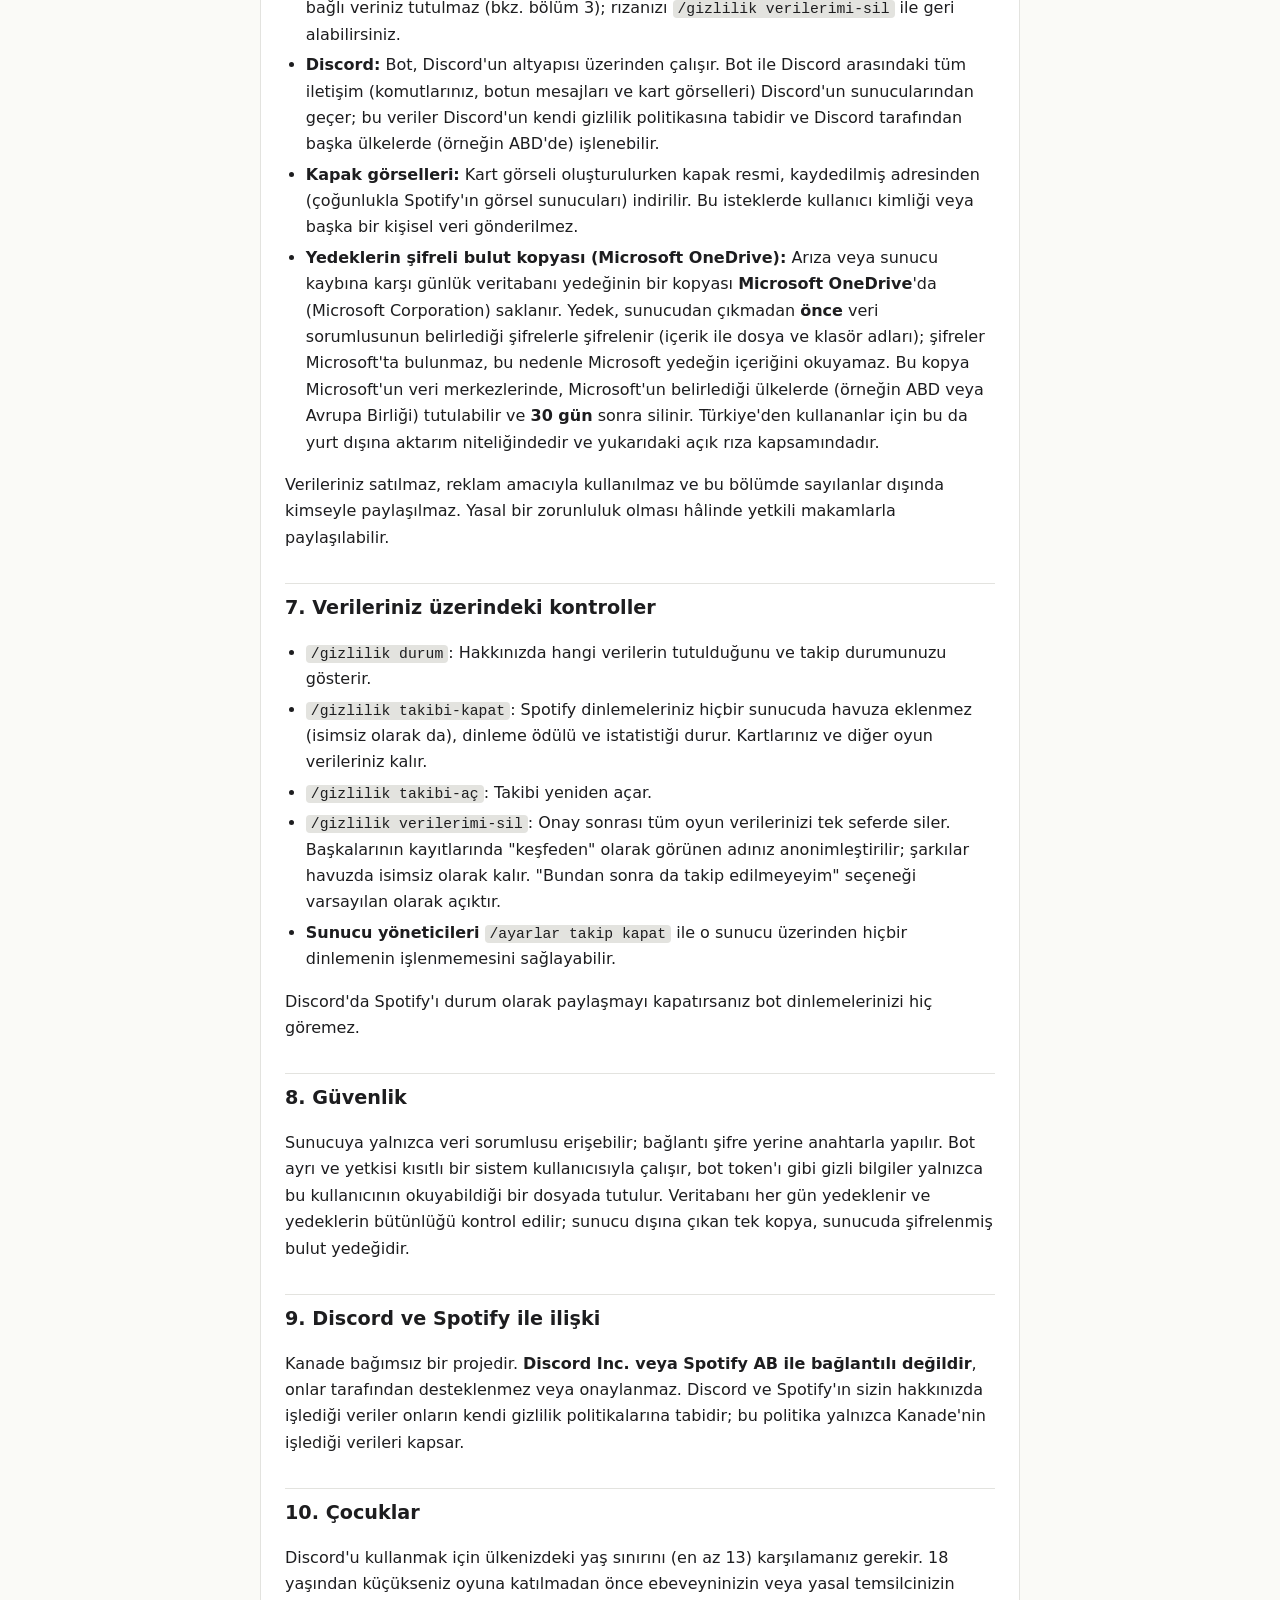
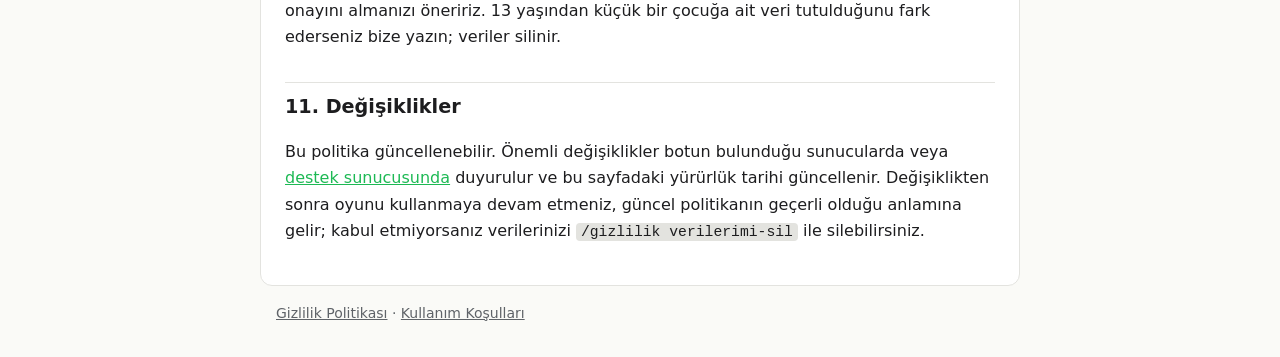
==== commit 09aeea5c: "Siteyi güncelle (kanade-bot efc26fa)" ====
--- a/gizlilik.html
+++ b/gizlilik.html
@@ -33,7 +33,7 @@
 <p><strong>Discord kimlikleri.</strong> Discord kullanıcı kimliğiniz (ID) ve botun bulunduğu sunucuların kimlikleri. Kullanıcı adınız ve profil resminiz kaydedilmez; yalnızca mesaj ve kart görseli oluştururken Discord'dan anlık olarak okunur.</p>
 <p><strong>Spotify aktivitesi (Discord durumu üzerinden).</strong> Discord'da Spotify'ı durum olarak paylaşıyorsanız bot bu bilgiyi Discord'dan okur: şarkı adı, sanatçı, albüm, albüm kapağı adresi, Spotify şarkı kimliği ve şarkının başlangıç zamanı. Bot Spotify hesabınıza bağlanmaz, Spotify'dan doğrudan veri almaz.</p>
 <p><strong>Mesaj içeriği.</strong> Mesajlarınızın içeriği <strong>yalnızca komutları algılamak için</strong> işlenir ve <strong>saklanmaz</strong>. Deneyim puanı (XP) için yalnızca mesajın gönderildiği zaman kullanılır.</p>
-<p><strong>Komut kullanımı ve oyun verisi.</strong> Oyuncuysanız: kartlarınız, Plak ve Parça bakiyeniz, XP ve seviyeniz, günlük ödül seriniz, kutu hakları ve sayaçları, görev ve set ilerlemeniz, profil biyografiniz.</p>
+<p><strong>Komut kullanımı ve oyun verisi.</strong> Oyuncuysanız: kartlarınız, Plak ve Parça bakiyeniz, XP ve seviyeniz, günlük ödül seriniz, kutu hakları ve sayaçları, son kutularınızda çıkan sanatçılar (kutu çeşitliliği için), görev ve set ilerlemeniz, size gösterilmiş tek seferlik ipuçları, profil biyografiniz.</p>
 <p><strong>Sunucu ayarları.</strong> Sunucu yöneticilerinin seçtiği dil, Spotify takibinin açık/kapalı olduğu ve duyuru kanalı.</p>
 <p><strong>Teknik kayıtlar (loglar).</strong> Hata ayıklama ve kötüye kullanımı önleme için tutulan kayıtlarda kullanıcı ve sunucu kimlikleri, komut adları ve hata ayrıntıları yer alabilir.</p>
 <h2>3. Oyuncu olan ve olmayan üyeler</h2>
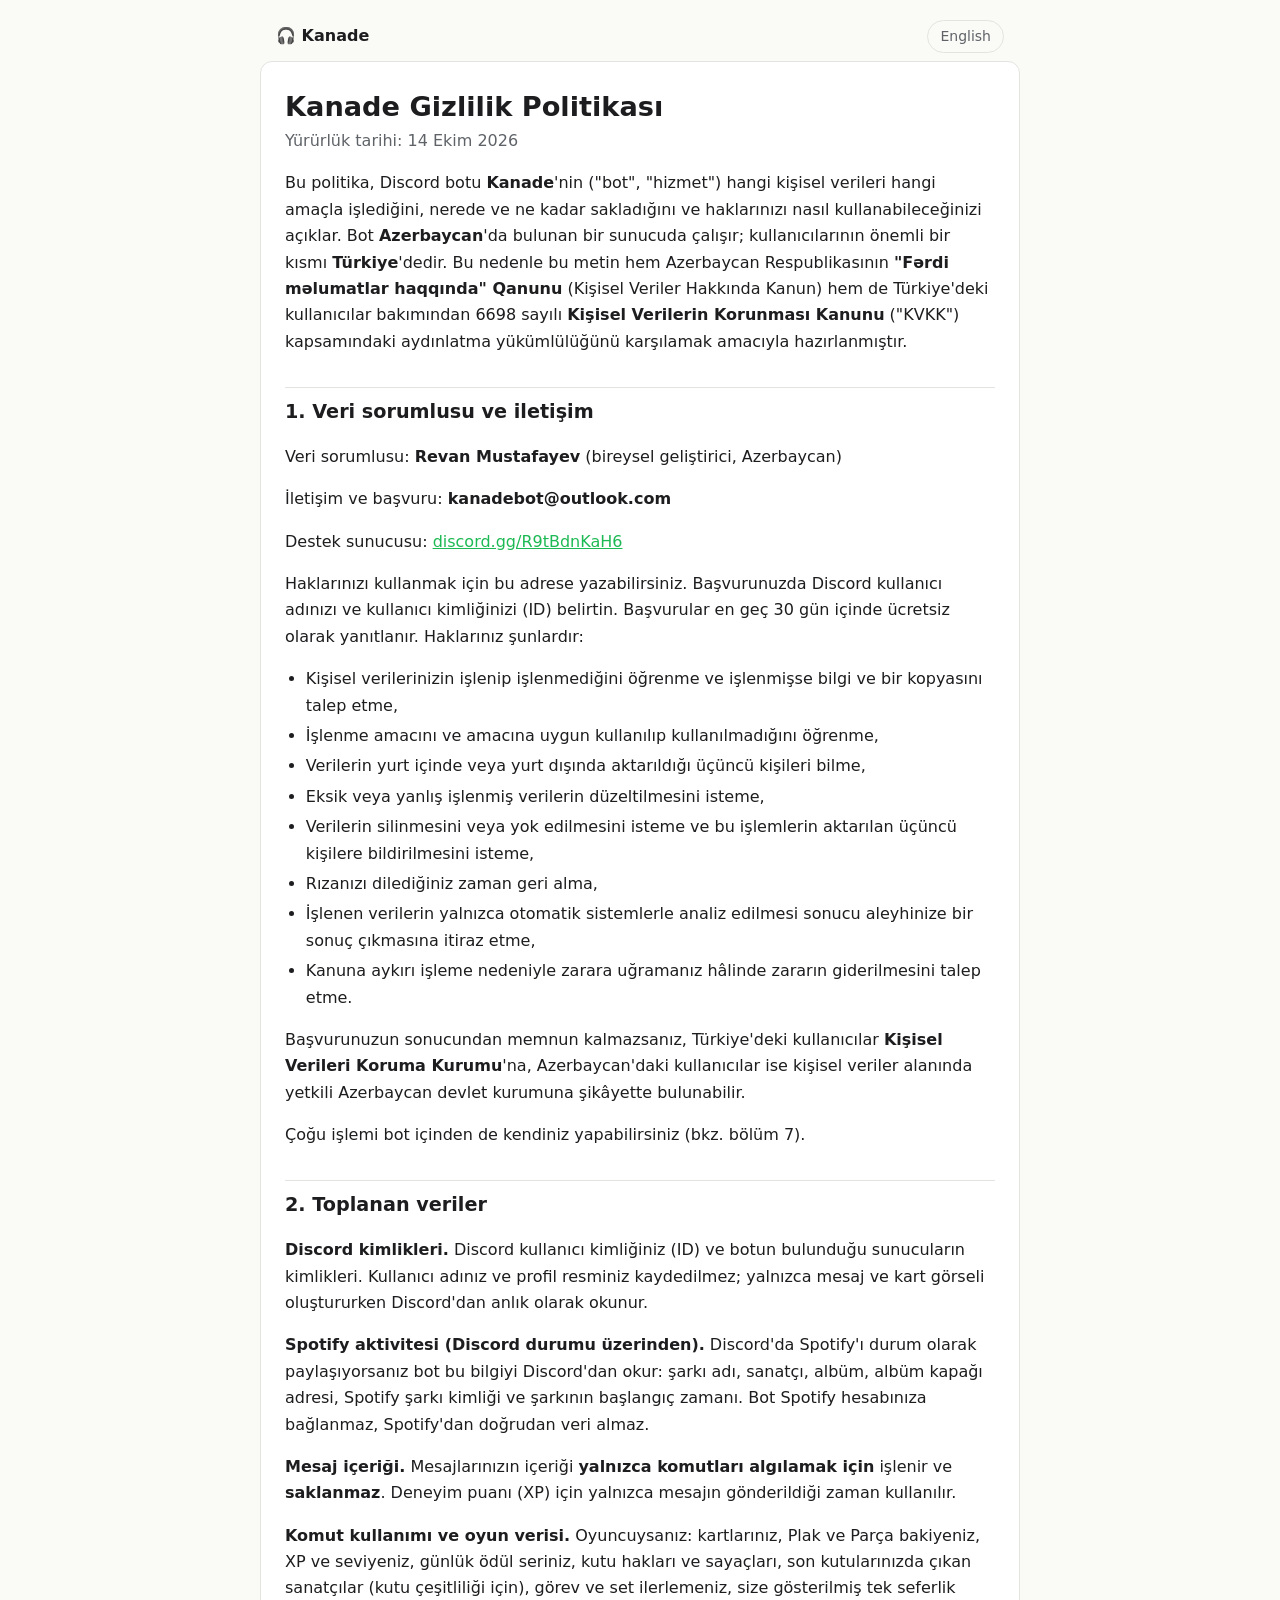
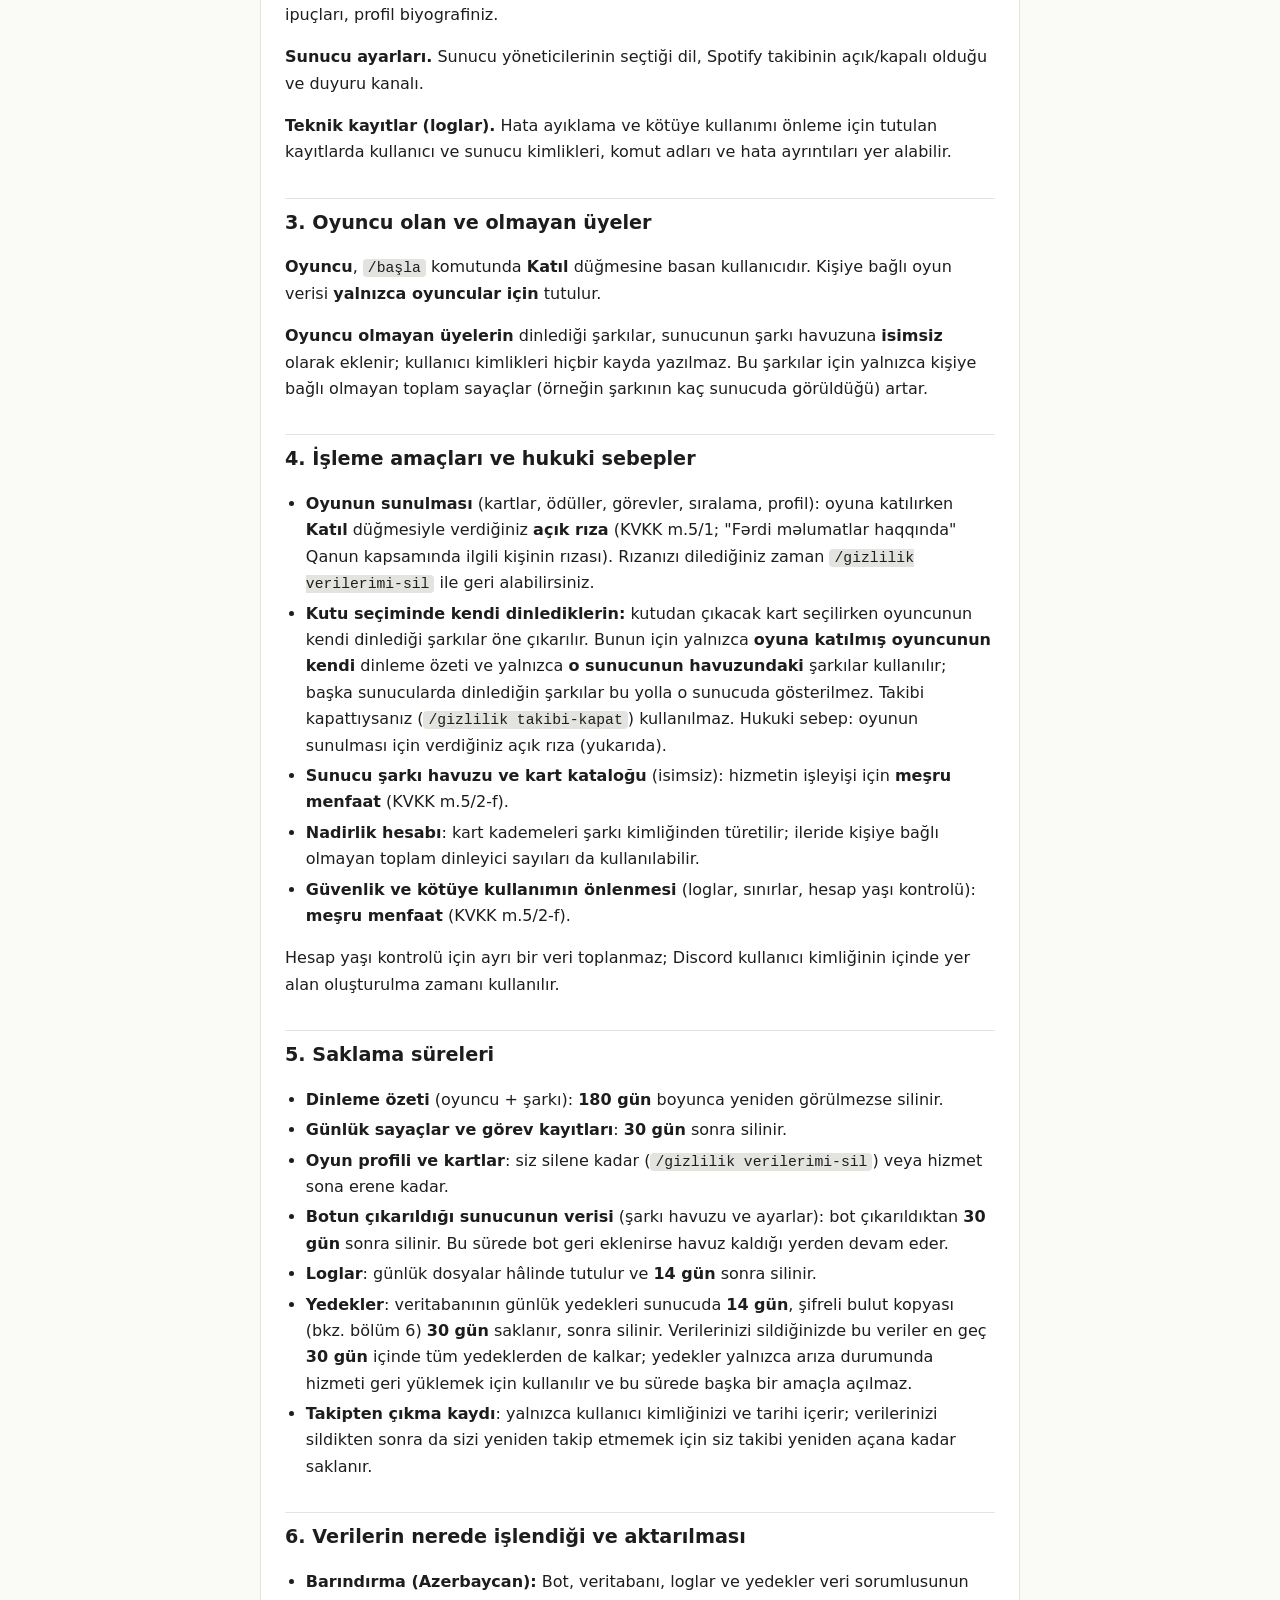
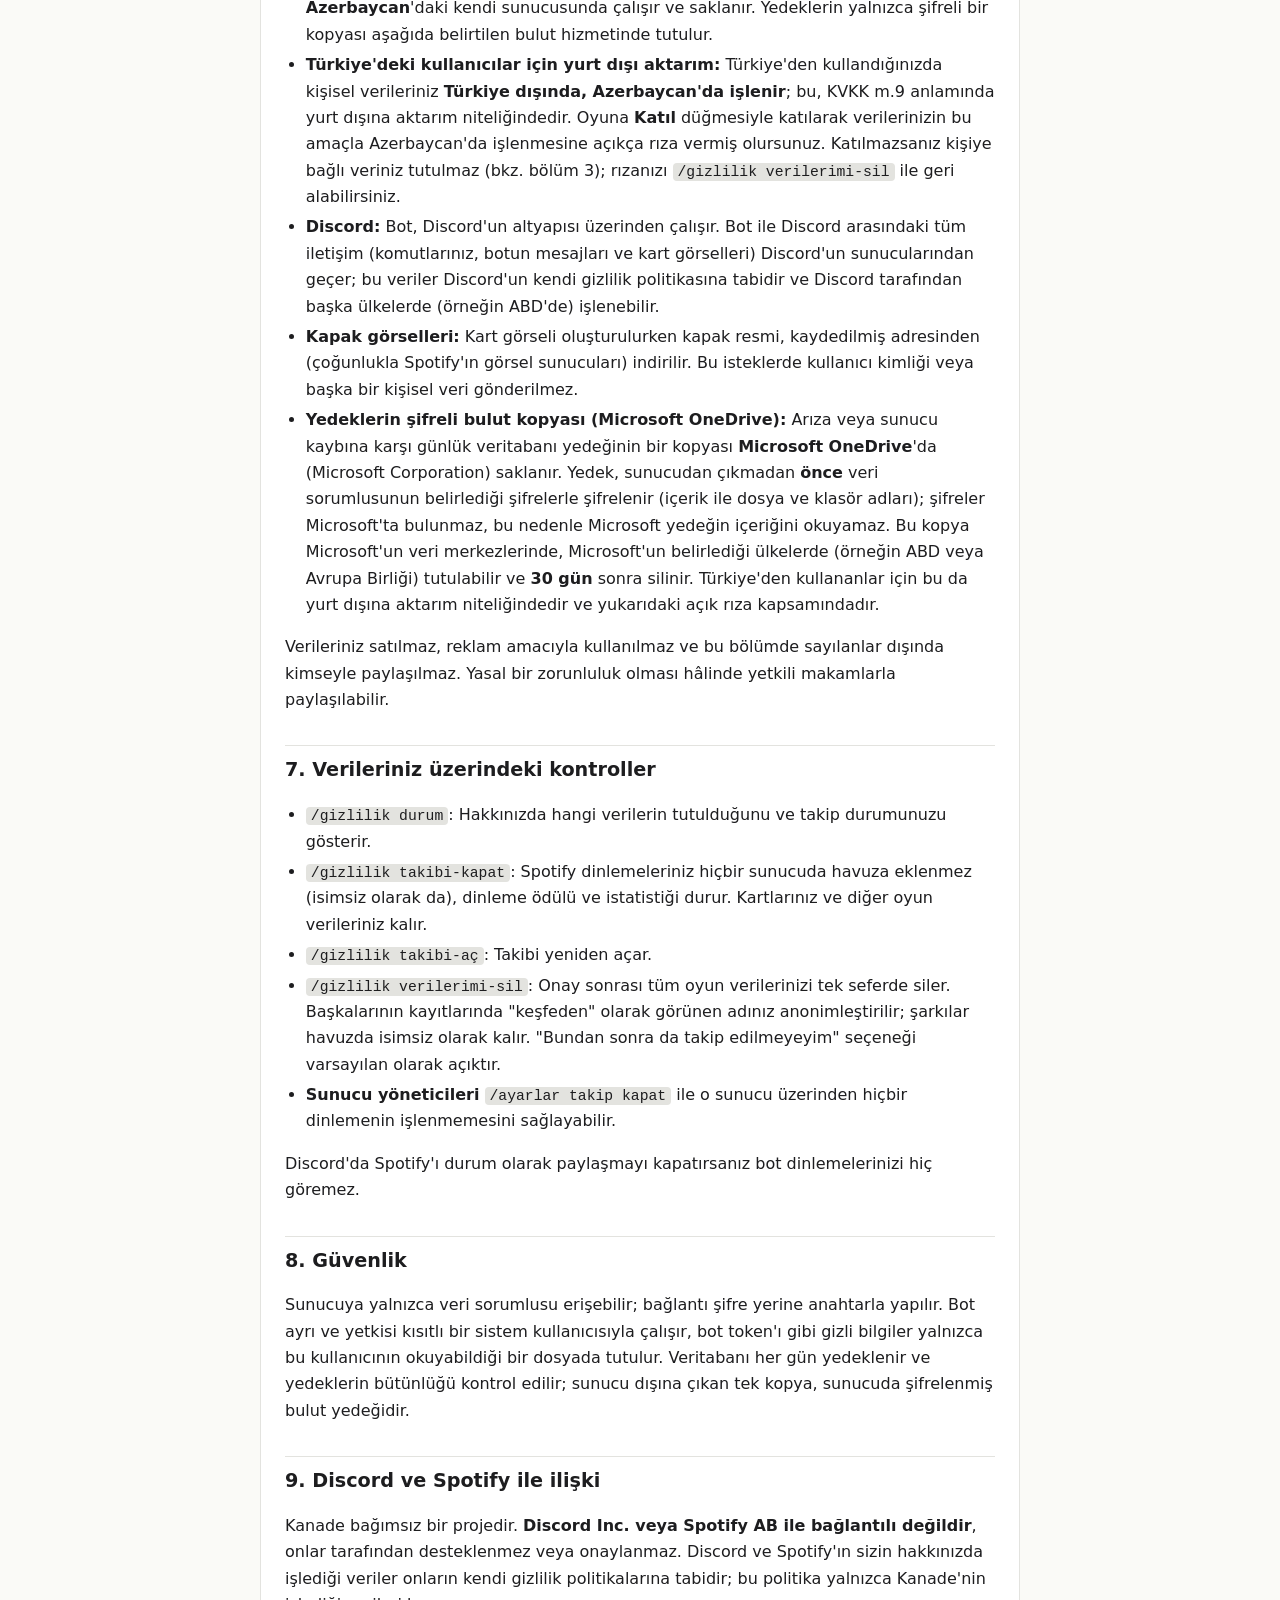
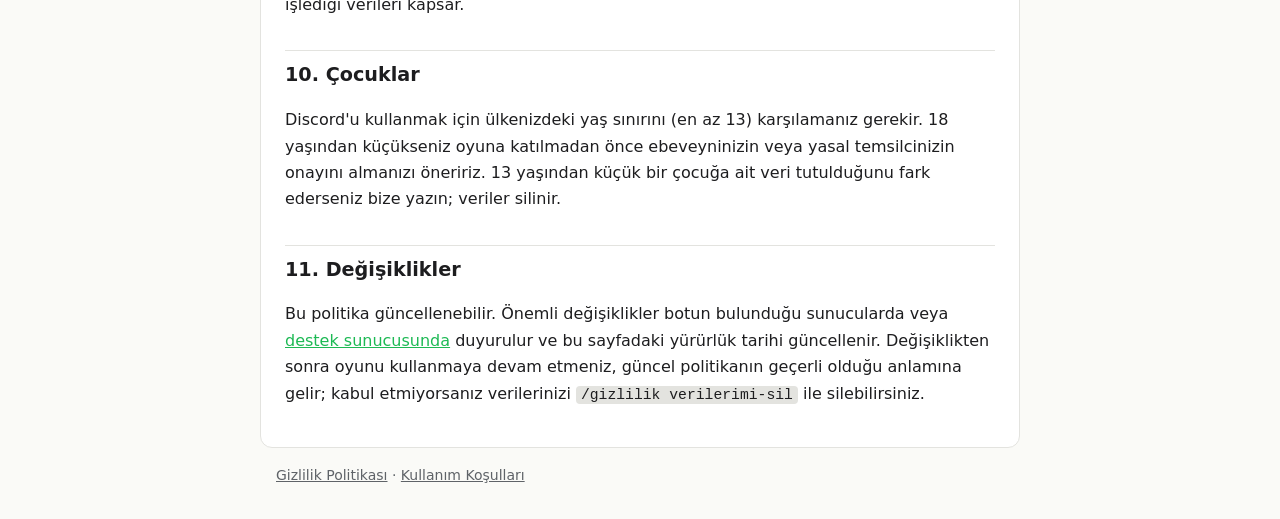
==== commit 34d80ed5: "Siteyi güncelle (kanade-bot 059d954)" ====
--- a/gizlilik.html
+++ b/gizlilik.html
@@ -42,6 +42,7 @@
 <h2>4. İşleme amaçları ve hukuki sebepler</h2>
 <ul>
   <li><strong>Oyunun sunulması</strong> (kartlar, ödüller, görevler, sıralama, profil): oyuna katılırken <strong>Katıl</strong> düğmesiyle verdiğiniz <strong>açık rıza</strong> (KVKK m.5/1; "Fərdi məlumatlar haqqında" Qanun kapsamında ilgili kişinin rızası). Rızanızı dilediğiniz zaman <code>/gizlilik verilerimi-sil</code> ile geri alabilirsiniz.</li>
+  <li><strong>Kutu seçiminde kendi dinlediklerin:</strong> kutudan çıkacak kart seçilirken oyuncunun kendi dinlediği şarkılar öne çıkarılır. Bunun için yalnızca <strong>oyuna katılmış oyuncunun kendi</strong> dinleme özeti ve yalnızca <strong>o sunucunun havuzundaki</strong> şarkılar kullanılır; başka sunucularda dinlediğin şarkılar bu yolla o sunucuda gösterilmez. Takibi kapattıysanız (<code>/gizlilik takibi-kapat</code>) kullanılmaz. Hukuki sebep: oyunun sunulması için verdiğiniz açık rıza (yukarıda).</li>
   <li><strong>Sunucu şarkı havuzu ve kart kataloğu</strong> (isimsiz): hizmetin işleyişi için <strong>meşru menfaat</strong> (KVKK m.5/2-f).</li>
   <li><strong>Nadirlik hesabı</strong>: kart kademeleri şarkı kimliğinden türetilir; ileride kişiye bağlı olmayan toplam dinleyici sayıları da kullanılabilir.</li>
   <li><strong>Güvenlik ve kötüye kullanımın önlenmesi</strong> (loglar, sınırlar, hesap yaşı kontrolü): <strong>meşru menfaat</strong> (KVKK m.5/2-f).</li>
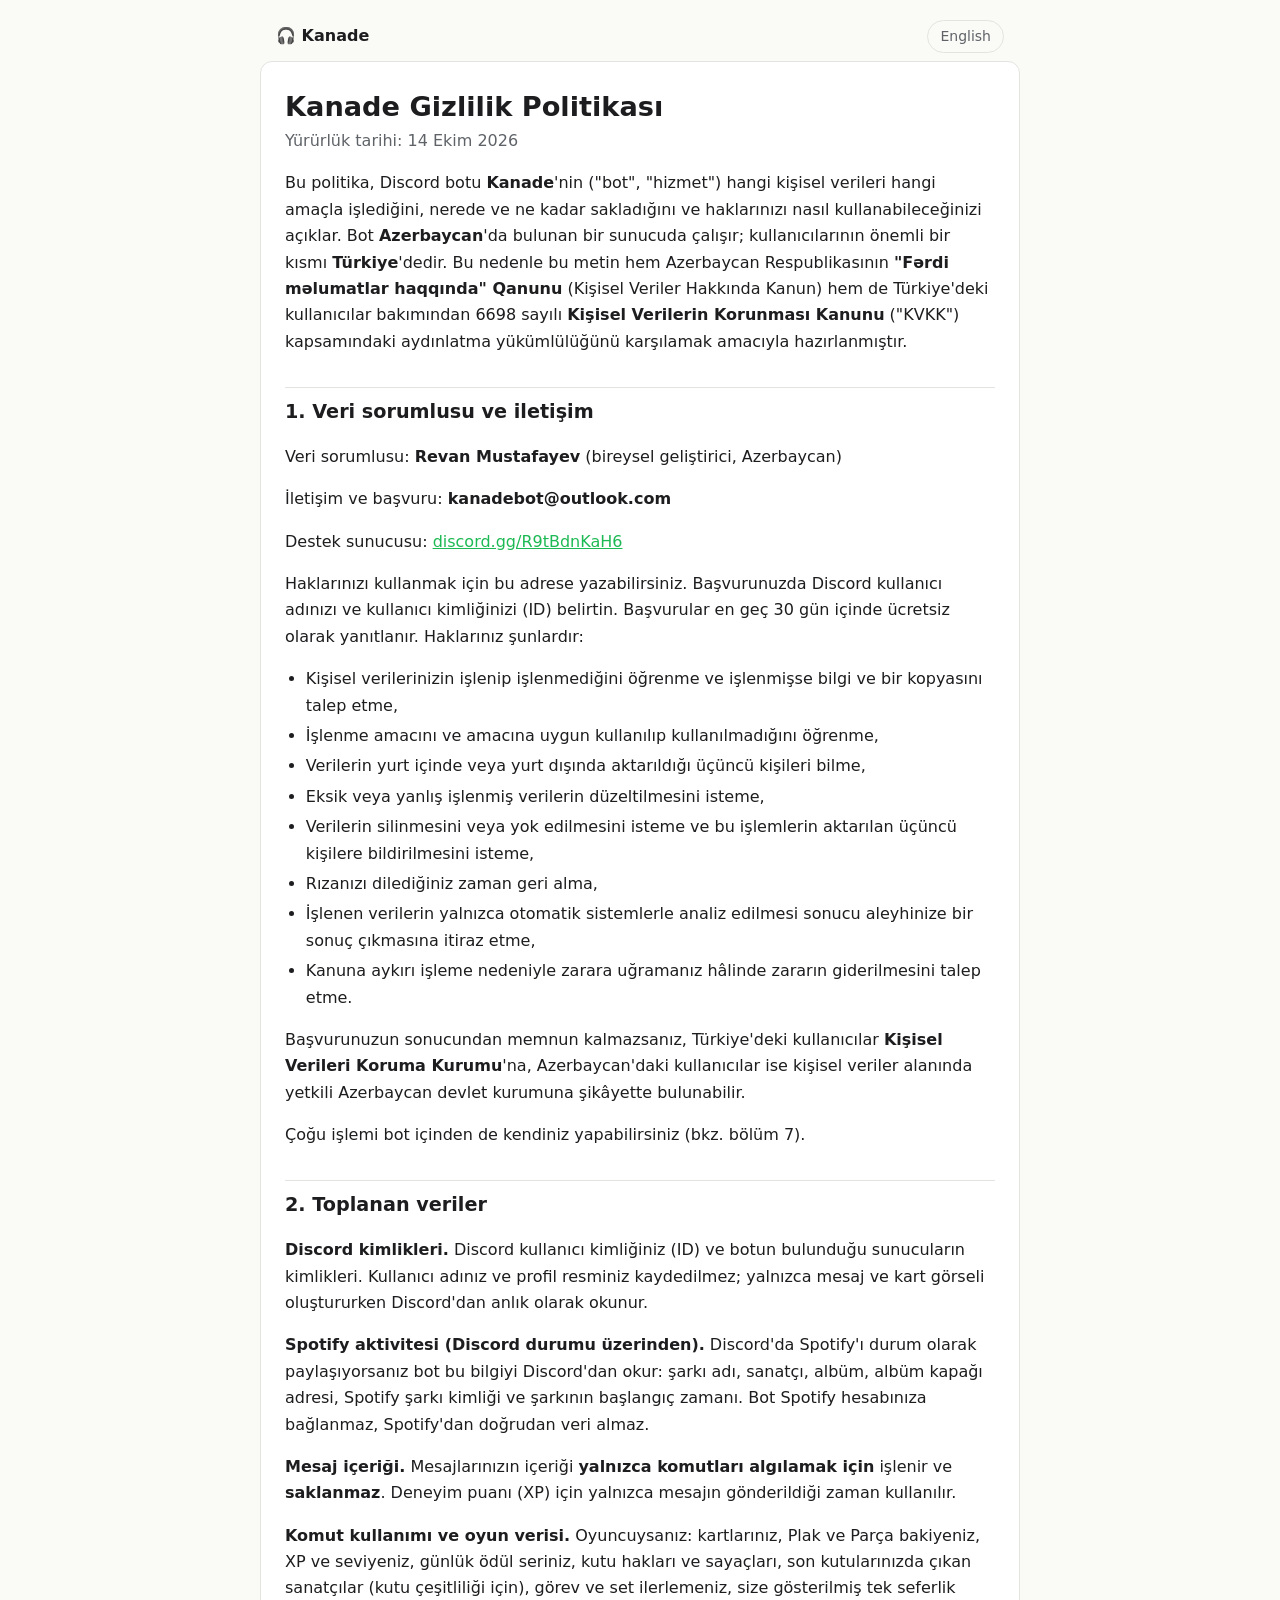
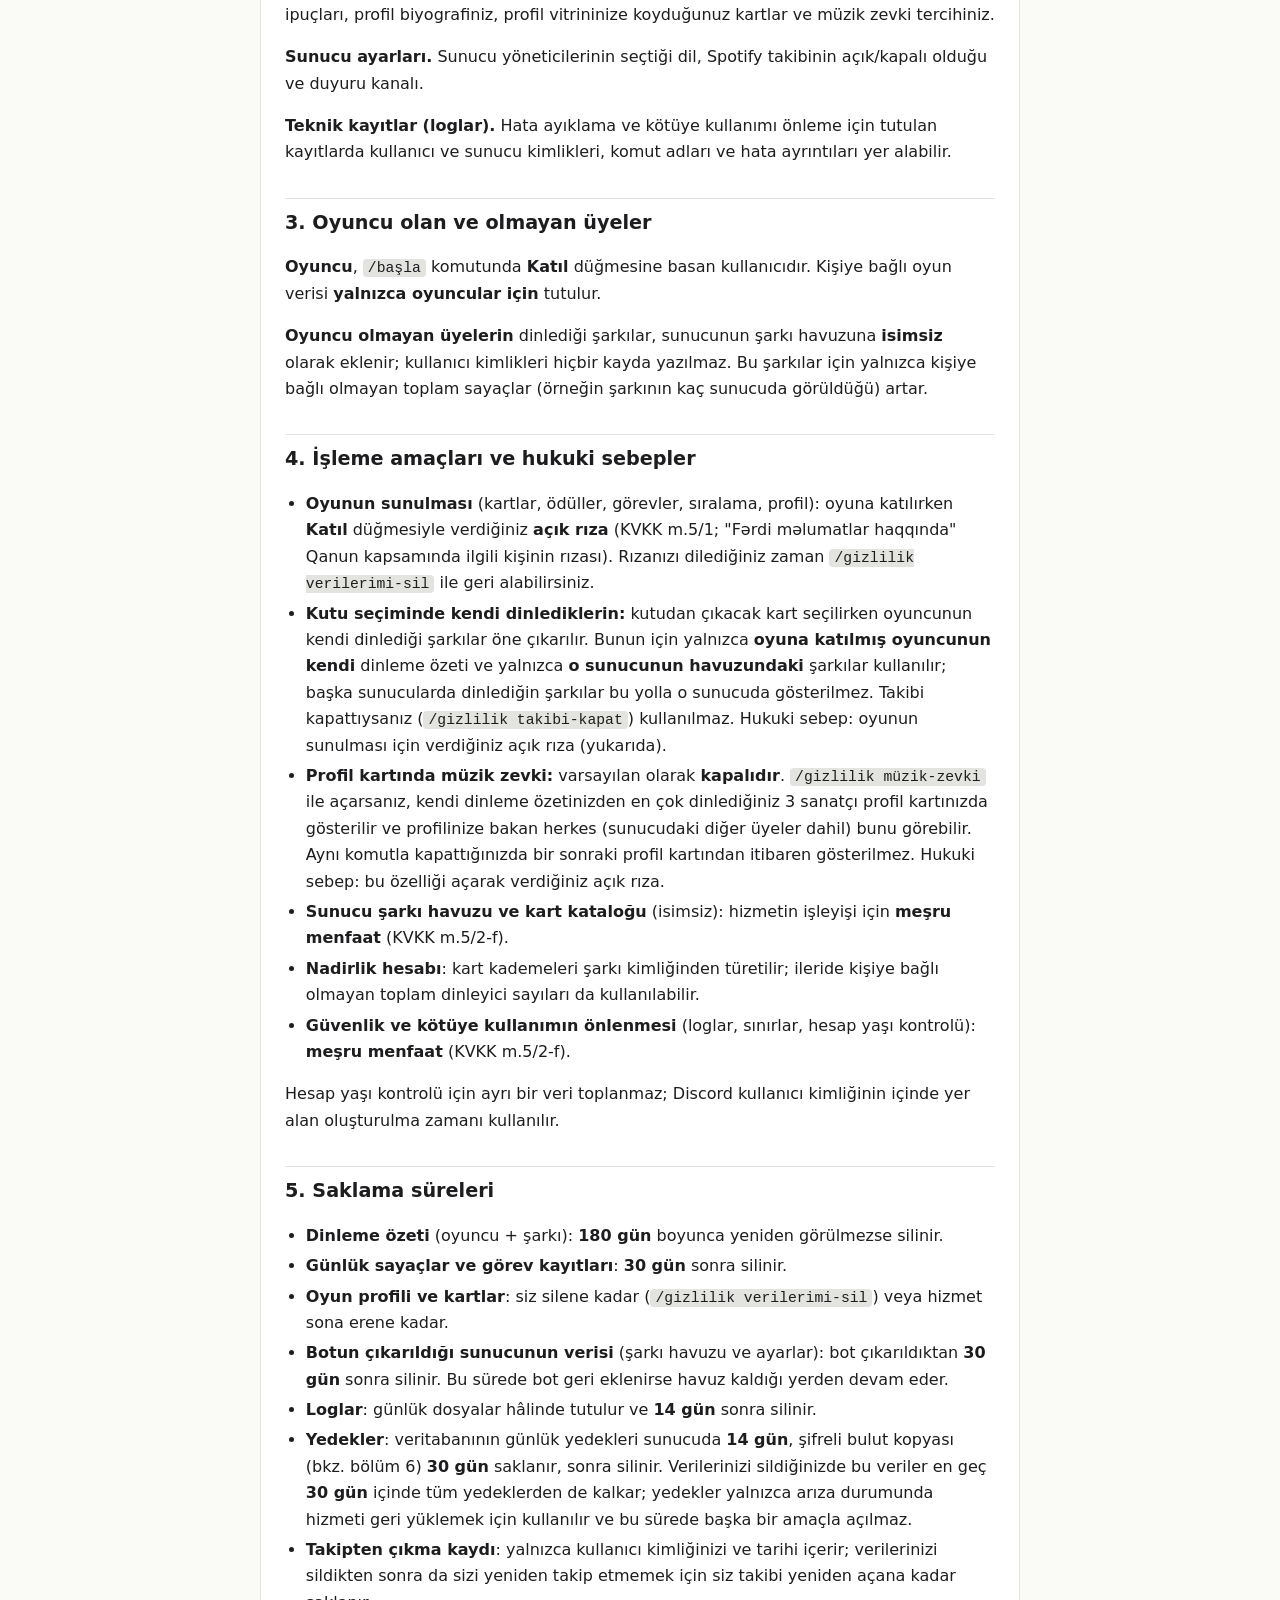
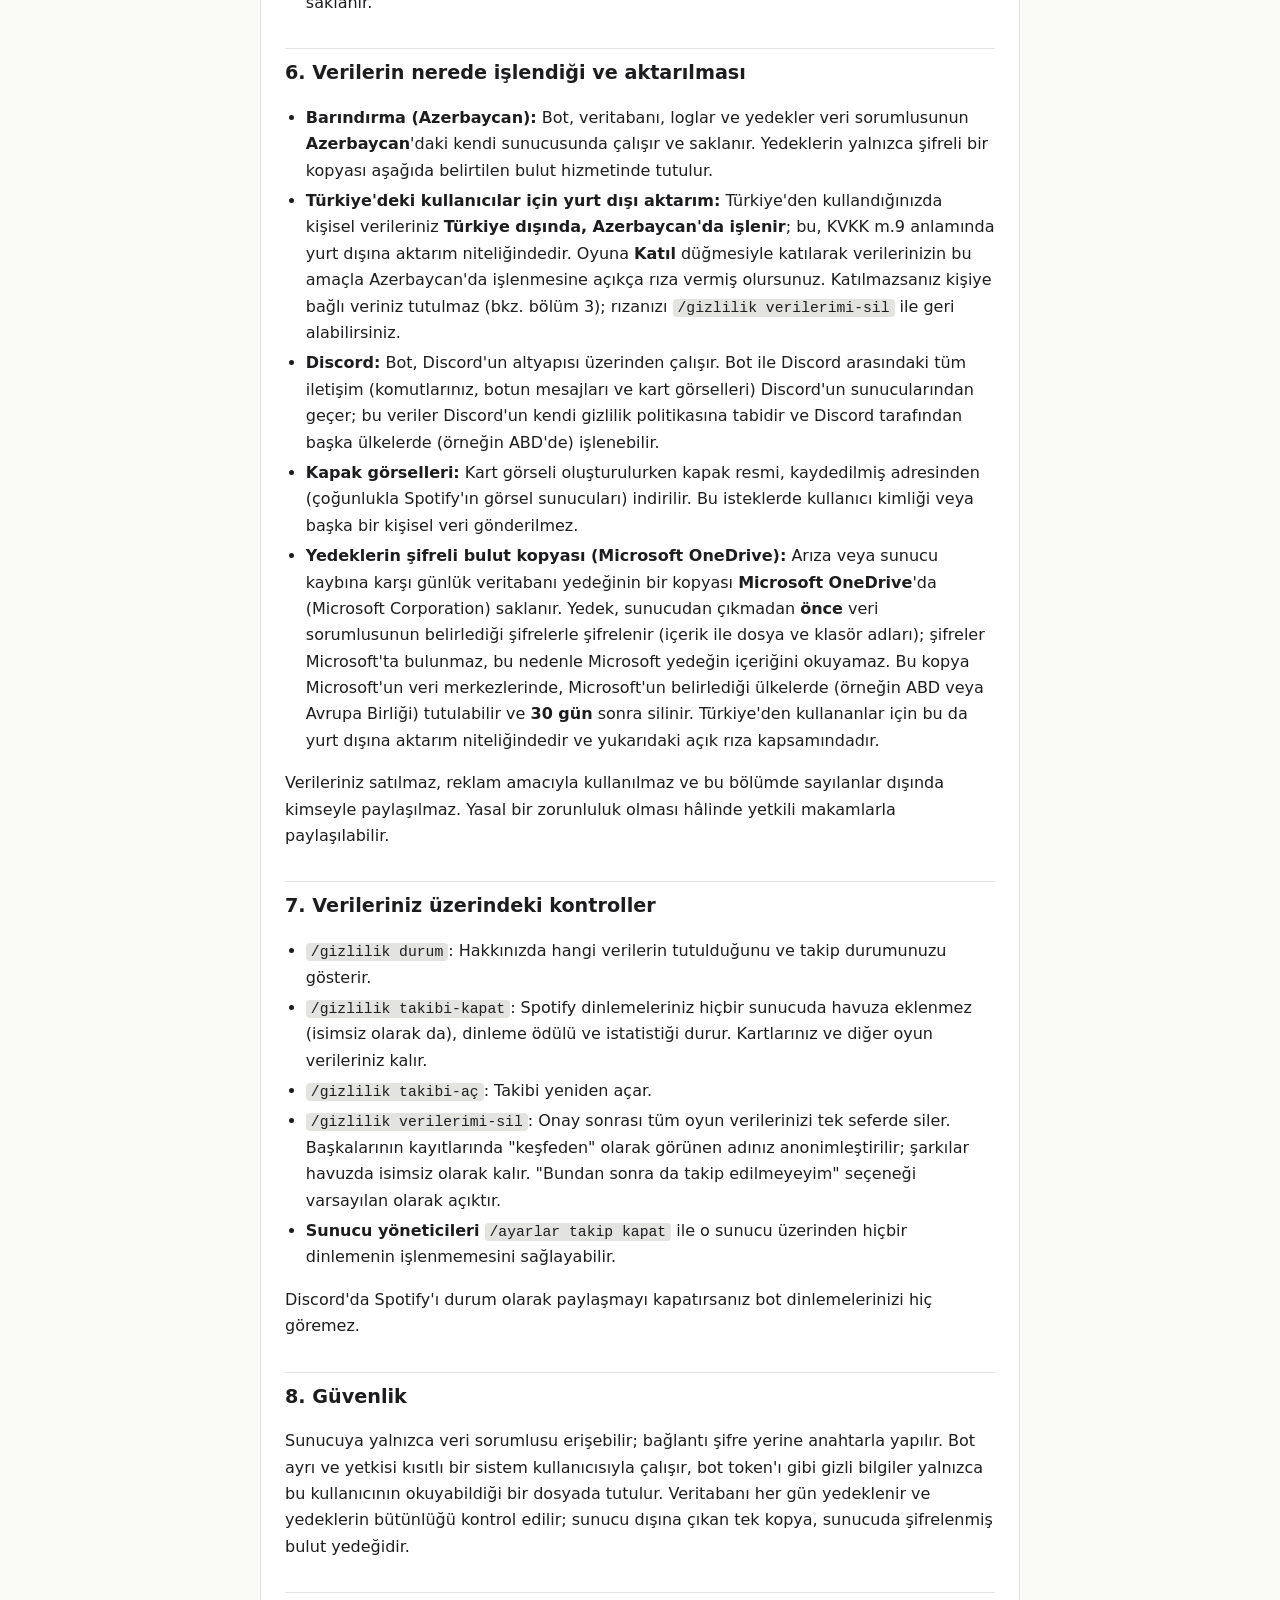
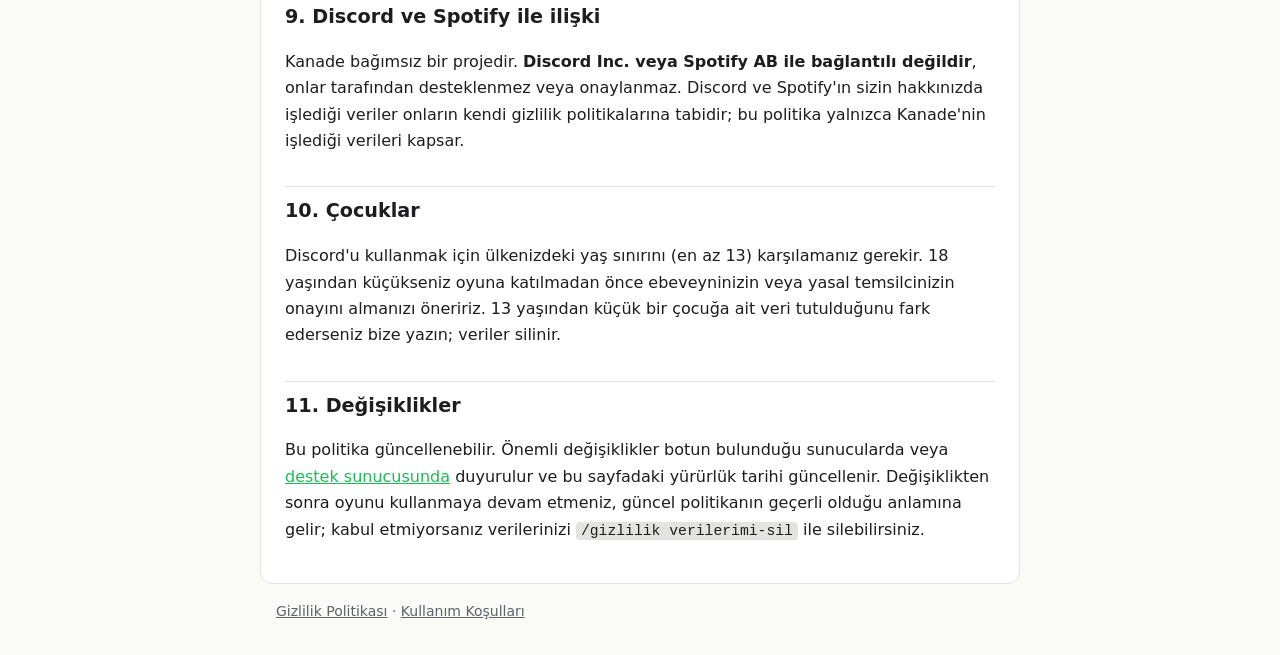
==== commit c0ba28b0: "Siteyi güncelle (kanade-bot 23e6fae)" ====
--- a/gizlilik.html
+++ b/gizlilik.html
@@ -33,7 +33,7 @@
 <p><strong>Discord kimlikleri.</strong> Discord kullanıcı kimliğiniz (ID) ve botun bulunduğu sunucuların kimlikleri. Kullanıcı adınız ve profil resminiz kaydedilmez; yalnızca mesaj ve kart görseli oluştururken Discord'dan anlık olarak okunur.</p>
 <p><strong>Spotify aktivitesi (Discord durumu üzerinden).</strong> Discord'da Spotify'ı durum olarak paylaşıyorsanız bot bu bilgiyi Discord'dan okur: şarkı adı, sanatçı, albüm, albüm kapağı adresi, Spotify şarkı kimliği ve şarkının başlangıç zamanı. Bot Spotify hesabınıza bağlanmaz, Spotify'dan doğrudan veri almaz.</p>
 <p><strong>Mesaj içeriği.</strong> Mesajlarınızın içeriği <strong>yalnızca komutları algılamak için</strong> işlenir ve <strong>saklanmaz</strong>. Deneyim puanı (XP) için yalnızca mesajın gönderildiği zaman kullanılır.</p>
-<p><strong>Komut kullanımı ve oyun verisi.</strong> Oyuncuysanız: kartlarınız, Plak ve Parça bakiyeniz, XP ve seviyeniz, günlük ödül seriniz, kutu hakları ve sayaçları, son kutularınızda çıkan sanatçılar (kutu çeşitliliği için), görev ve set ilerlemeniz, size gösterilmiş tek seferlik ipuçları, profil biyografiniz.</p>
+<p><strong>Komut kullanımı ve oyun verisi.</strong> Oyuncuysanız: kartlarınız, Plak ve Parça bakiyeniz, XP ve seviyeniz, günlük ödül seriniz, kutu hakları ve sayaçları, son kutularınızda çıkan sanatçılar (kutu çeşitliliği için), görev ve set ilerlemeniz, size gösterilmiş tek seferlik ipuçları, profil biyografiniz, profil vitrininize koyduğunuz kartlar ve müzik zevki tercihiniz.</p>
 <p><strong>Sunucu ayarları.</strong> Sunucu yöneticilerinin seçtiği dil, Spotify takibinin açık/kapalı olduğu ve duyuru kanalı.</p>
 <p><strong>Teknik kayıtlar (loglar).</strong> Hata ayıklama ve kötüye kullanımı önleme için tutulan kayıtlarda kullanıcı ve sunucu kimlikleri, komut adları ve hata ayrıntıları yer alabilir.</p>
 <h2>3. Oyuncu olan ve olmayan üyeler</h2>
@@ -43,6 +43,7 @@
 <ul>
   <li><strong>Oyunun sunulması</strong> (kartlar, ödüller, görevler, sıralama, profil): oyuna katılırken <strong>Katıl</strong> düğmesiyle verdiğiniz <strong>açık rıza</strong> (KVKK m.5/1; "Fərdi məlumatlar haqqında" Qanun kapsamında ilgili kişinin rızası). Rızanızı dilediğiniz zaman <code>/gizlilik verilerimi-sil</code> ile geri alabilirsiniz.</li>
   <li><strong>Kutu seçiminde kendi dinlediklerin:</strong> kutudan çıkacak kart seçilirken oyuncunun kendi dinlediği şarkılar öne çıkarılır. Bunun için yalnızca <strong>oyuna katılmış oyuncunun kendi</strong> dinleme özeti ve yalnızca <strong>o sunucunun havuzundaki</strong> şarkılar kullanılır; başka sunucularda dinlediğin şarkılar bu yolla o sunucuda gösterilmez. Takibi kapattıysanız (<code>/gizlilik takibi-kapat</code>) kullanılmaz. Hukuki sebep: oyunun sunulması için verdiğiniz açık rıza (yukarıda).</li>
+  <li><strong>Profil kartında müzik zevki:</strong> varsayılan olarak <strong>kapalıdır</strong>. <code>/gizlilik müzik-zevki</code> ile açarsanız, kendi dinleme özetinizden en çok dinlediğiniz 3 sanatçı profil kartınızda gösterilir ve profilinize bakan herkes (sunucudaki diğer üyeler dahil) bunu görebilir. Aynı komutla kapattığınızda bir sonraki profil kartından itibaren gösterilmez. Hukuki sebep: bu özelliği açarak verdiğiniz açık rıza.</li>
   <li><strong>Sunucu şarkı havuzu ve kart kataloğu</strong> (isimsiz): hizmetin işleyişi için <strong>meşru menfaat</strong> (KVKK m.5/2-f).</li>
   <li><strong>Nadirlik hesabı</strong>: kart kademeleri şarkı kimliğinden türetilir; ileride kişiye bağlı olmayan toplam dinleyici sayıları da kullanılabilir.</li>
   <li><strong>Güvenlik ve kötüye kullanımın önlenmesi</strong> (loglar, sınırlar, hesap yaşı kontrolü): <strong>meşru menfaat</strong> (KVKK m.5/2-f).</li>
